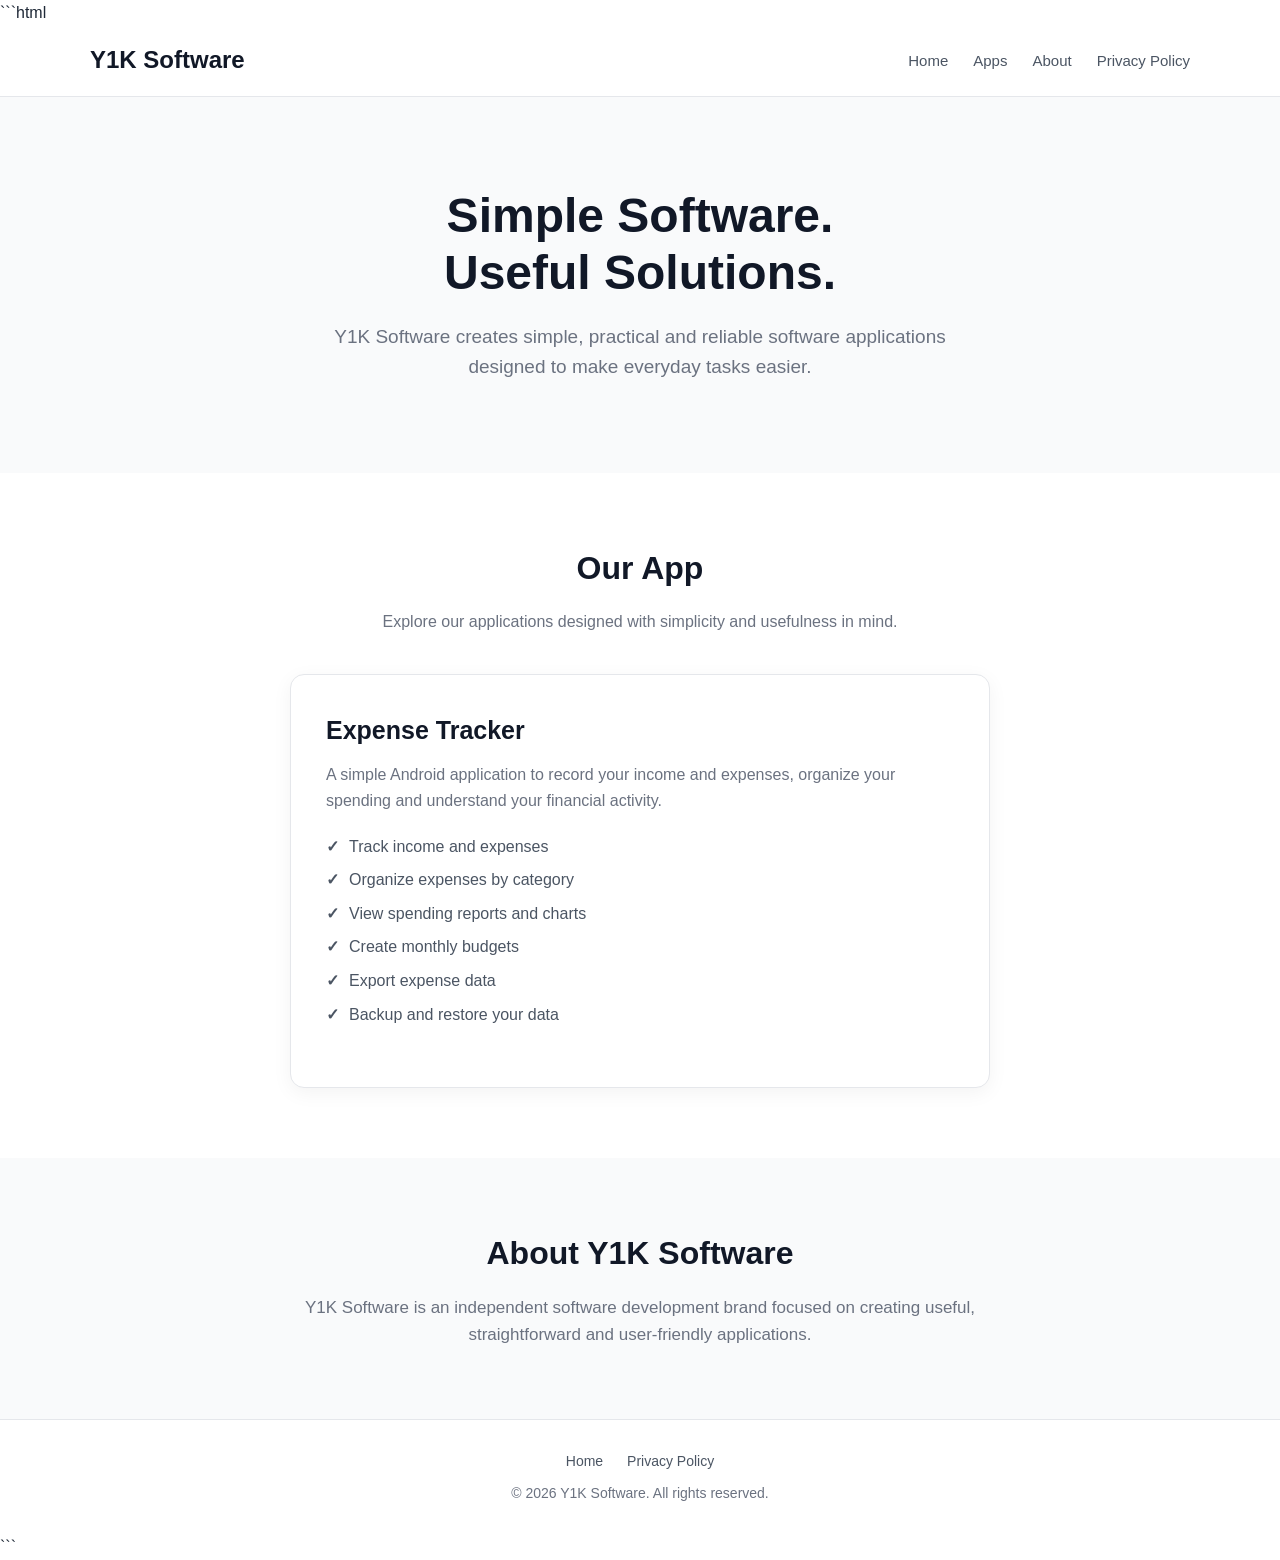
==== index.html @ ef8b0b25 "Add website landing and privacy policy pages Create the initial static site for Y1K Software with a " ====
```html
<!DOCTYPE html>
<html lang="en">
<head>
    <meta charset="UTF-8">
    <meta name="viewport" content="width=device-width, initial-scale=1.0">

    <title>Y1K Software</title>

    <meta name="description"
          content="Y1K Software creates simple, useful and reliable software applications.">

    <meta name="theme-color" content="#111827">

    <style>
        * {
            box-sizing: border-box;
            margin: 0;
            padding: 0;
        }

        body {
            font-family: -apple-system, BlinkMacSystemFont, "Segoe UI",
                         Roboto, Helvetica, Arial, sans-serif;
            color: #1f2937;
            background: #ffffff;
            line-height: 1.6;
        }

        a {
            text-decoration: none;
            color: inherit;
        }

        .container {
            width: 90%;
            max-width: 1100px;
            margin: auto;
        }

        /* Header */

        header {
            border-bottom: 1px solid #e5e7eb;
            background: #ffffff;
        }

        .navbar {
            height: 70px;
            display: flex;
            align-items: center;
            justify-content: space-between;
        }

        .logo {
            font-size: 24px;
            font-weight: 700;
            color: #111827;
        }

        nav {
            display: flex;
            gap: 25px;
        }

        nav a {
            font-size: 15px;
            color: #4b5563;
        }

        nav a:hover {
            color: #111827;
        }

        /* Hero */

        .hero {
            padding: 90px 0;
            text-align: center;
            background: #f9fafb;
        }

        .hero h1 {
            font-size: 48px;
            line-height: 1.2;
            color: #111827;
            margin-bottom: 20px;
        }

        .hero p {
            max-width: 650px;
            margin: auto;
            font-size: 19px;
            color: #6b7280;
        }

        /* Section */

        section {
            padding: 70px 0;
        }

        .section-title {
            text-align: center;
            font-size: 32px;
            color: #111827;
            margin-bottom: 15px;
        }

        .section-description {
            text-align: center;
            max-width: 650px;
            margin: 0 auto 40px;
            color: #6b7280;
        }

        /* App Card */

        .app-card {
            max-width: 700px;
            margin: auto;
            padding: 35px;
            border: 1px solid #e5e7eb;
            border-radius: 14px;
            background: #ffffff;
            box-shadow: 0 5px 20px rgba(0, 0, 0, 0.05);
        }

        .app-card h3 {
            font-size: 25px;
            color: #111827;
            margin-bottom: 12px;
        }

        .app-card p {
            color: #6b7280;
            margin-bottom: 20px;
        }

        .features {
            list-style: none;
            margin-bottom: 25px;
        }

        .features li {
            margin: 8px 0;
            color: #4b5563;
        }

        .features li::before {
            content: "✓";
            margin-right: 10px;
            font-weight: bold;
        }

        .button {
            display: inline-block;
            padding: 11px 22px;
            border-radius: 8px;
            background: #111827;
            color: #ffffff;
            font-size: 15px;
            font-weight: 600;
        }

        .button:hover {
            opacity: 0.9;
        }

        /* About */

        .about {
            background: #f9fafb;
        }

        .about-content {
            max-width: 750px;
            margin: auto;
            text-align: center;
            color: #6b7280;
            font-size: 17px;
        }

        /* Footer */

        footer {
            padding: 30px 0;
            border-top: 1px solid #e5e7eb;
            text-align: center;
            color: #6b7280;
            font-size: 14px;
        }

        .footer-links {
            margin-bottom: 10px;
        }

        .footer-links a {
            margin: 0 10px;
            color: #4b5563;
        }

        .footer-links a:hover {
            color: #111827;
        }

        /* Mobile */

        @media (max-width: 600px) {

            .navbar {
                height: auto;
                padding: 18px 0;
                flex-direction: column;
                gap: 12px;
            }

            nav {
                gap: 15px;
            }

            nav a {
                font-size: 14px;
            }

            .hero {
                padding: 65px 0;
            }

            .hero h1 {
                font-size: 36px;
            }

            .hero p {
                font-size: 17px;
            }

            section {
                padding: 55px 0;
            }

            .section-title {
                font-size: 28px;
            }

            .app-card {
                padding: 25px;
            }
        }
    </style>
</head>

<body>

<header>
    <div class="container navbar">

        <a href="index.html" class="logo">
            Y1K Software
        </a>

        <nav>
            <a href="index.html">Home</a>
            <a href="#apps">Apps</a>
            <a href="#about">About</a>
            <a href="privacy-policy.html">Privacy Policy</a>
        </nav>

    </div>
</header>


<main>

    <!-- Hero Section -->

    <section class="hero">

        <div class="container">

            <h1>Simple Software.<br>Useful Solutions.</h1>

            <p>
                Y1K Software creates simple, practical and reliable
                software applications designed to make everyday tasks easier.
            </p>

        </div>

    </section>


    <!-- Apps Section -->

    <section id="apps">

        <div class="container">

            <h2 class="section-title">Our App</h2>

            <p class="section-description">
                Explore our applications designed with simplicity and
                usefulness in mind.
            </p>


            <div class="app-card">

                <h3>Expense Tracker</h3>

                <p>
                    A simple Android application to record your income
                    and expenses, organize your spending and understand
                    your financial activity.
                </p>

                <ul class="features">
                    <li>Track income and expenses</li>
                    <li>Organize expenses by category</li>
                    <li>View spending reports and charts</li>
                    <li>Create monthly budgets</li>
                    <li>Export expense data</li>
                    <li>Backup and restore your data</li>
                </ul>

                <!-- Add your Google Play link here after publishing -->
                <!--
                <a
                    href="YOUR_GOOGLE_PLAY_URL"
                    class="button"
                    target="_blank"
                    rel="noopener">
                    View on Google Play
                </a>
                -->

            </div>

        </div>

    </section>


    <!-- About Section -->

    <section id="about" class="about">

        <div class="container">

            <h2 class="section-title">About Y1K Software</h2>

            <p class="about-content">
                Y1K Software is an independent software development brand
                focused on creating useful, straightforward and
                user-friendly applications.
            </p>

        </div>

    </section>

</main>


<!-- Footer -->

<footer>

    <div class="container">

        <div class="footer-links">

            <a href="index.html">Home</a>

            <a href="privacy-policy.html">
                Privacy Policy
            </a>

        </div>

        <p>
            © 2026 Y1K Software. All rights reserved.
        </p>

    </div>

</footer>

</body>
</html>
```
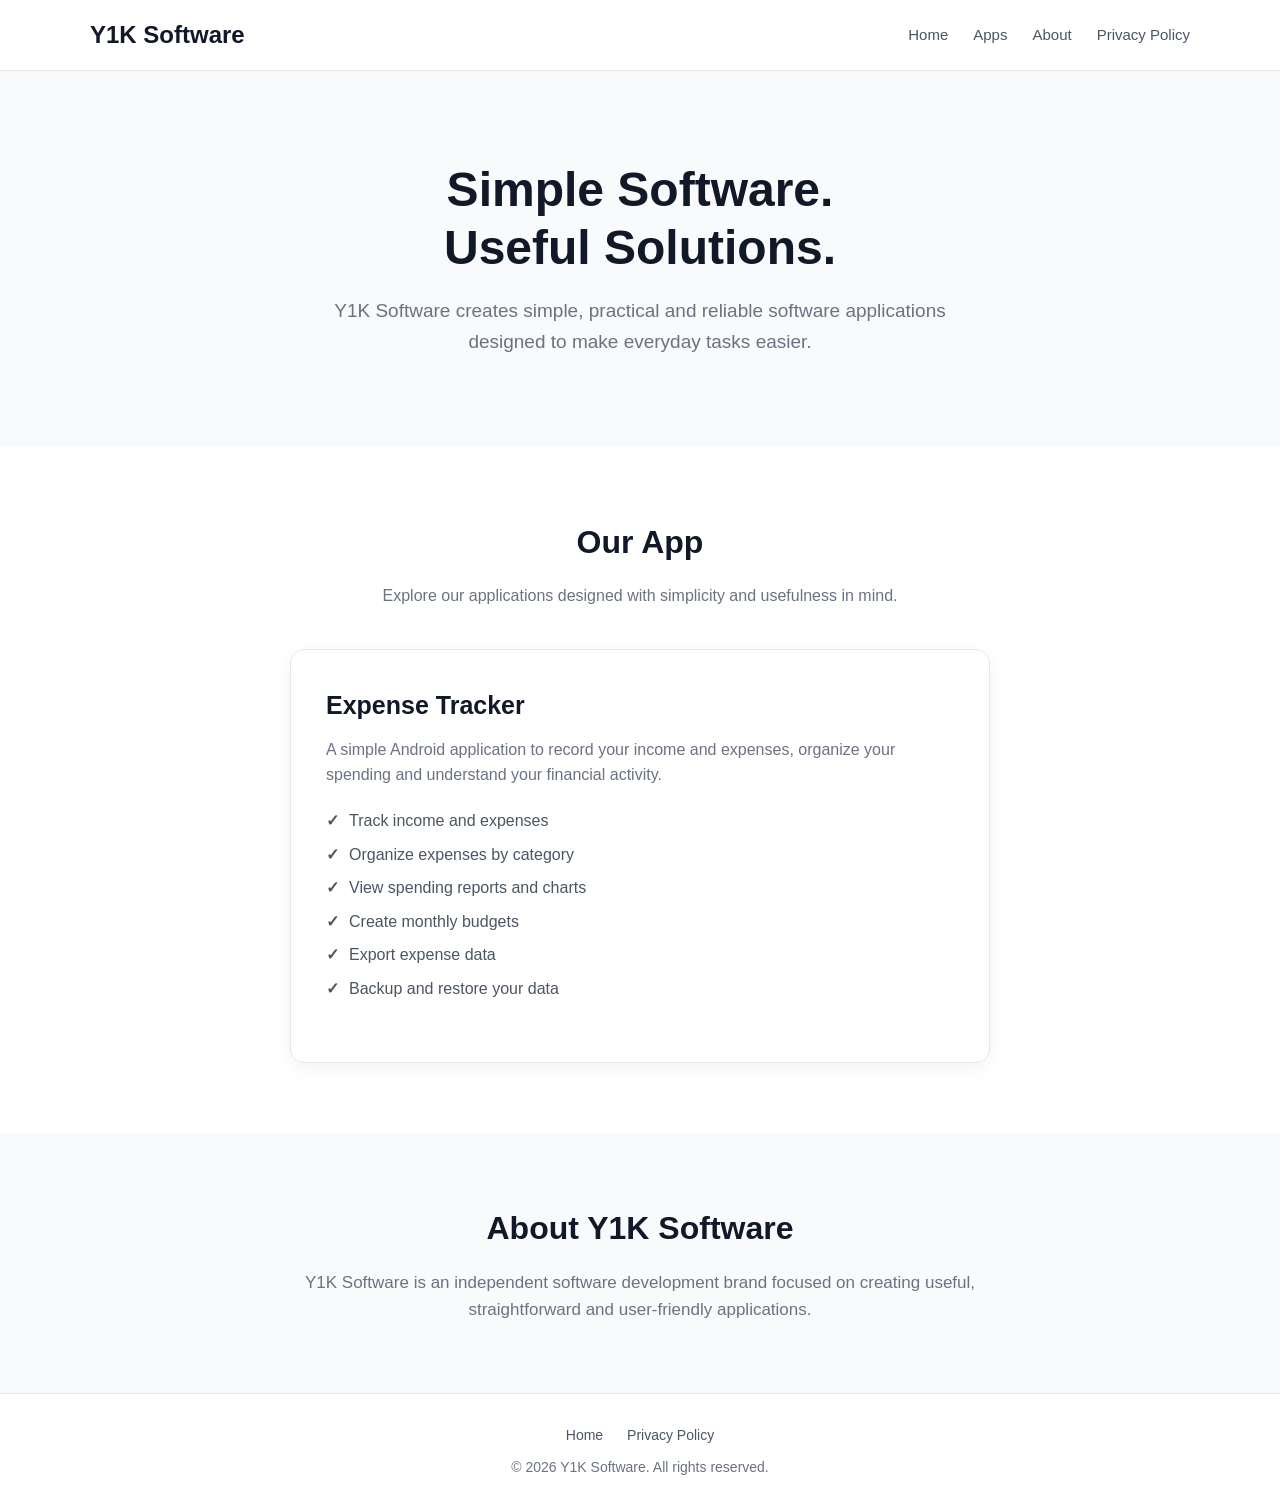
==== commit 149e4370: "Remove stray HTML code fences Clean up `index.html` by removing accidental markdown code fences at t" ====
--- a/index.html
+++ b/index.html
@@ -1,4 +1,3 @@
-```html
 <!DOCTYPE html>
 <html lang="en">
 <head>
@@ -388,4 +387,3 @@
 
 </body>
 </html>
-```
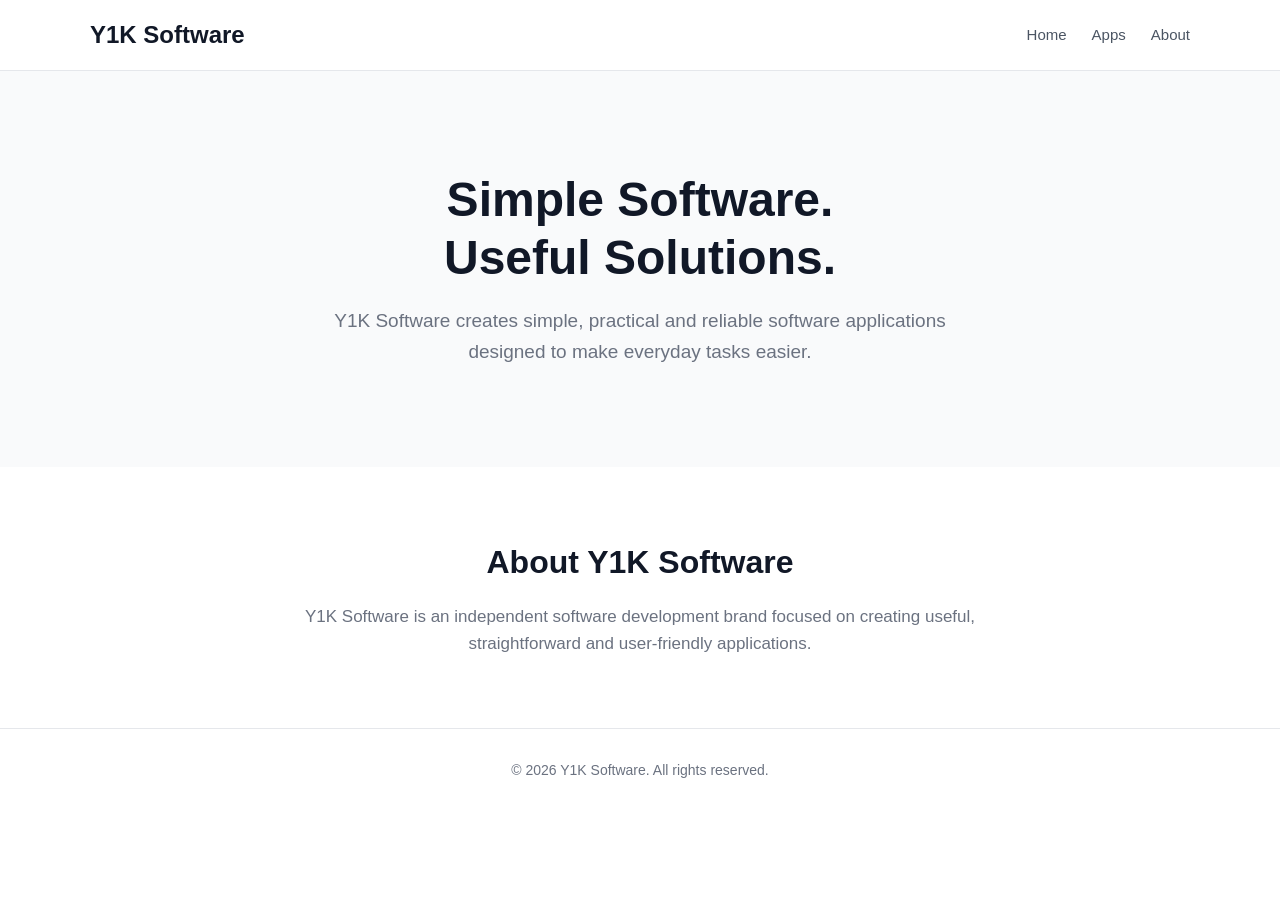
==== commit 78d9a58e: "Add Expense Tracker app pages Create a dedicated apps section with an Expense Tracker landing page a" ====
--- a/index.html
+++ b/index.html
@@ -37,8 +37,6 @@
             margin: auto;
         }
 
-        /* Header */
-
         header {
             border-bottom: 1px solid #e5e7eb;
             background: #ffffff;
@@ -71,10 +69,8 @@
             color: #111827;
         }
 
-        /* Hero */
-
         .hero {
-            padding: 90px 0;
+            padding: 100px 0;
             text-align: center;
             background: #f9fafb;
         }
@@ -93,8 +89,6 @@
             color: #6b7280;
         }
 
-        /* Section */
-
         section {
             padding: 70px 0;
         }
@@ -104,72 +98,6 @@
             font-size: 32px;
             color: #111827;
             margin-bottom: 15px;
-        }
-
-        .section-description {
-            text-align: center;
-            max-width: 650px;
-            margin: 0 auto 40px;
-            color: #6b7280;
-        }
-
-        /* App Card */
-
-        .app-card {
-            max-width: 700px;
-            margin: auto;
-            padding: 35px;
-            border: 1px solid #e5e7eb;
-            border-radius: 14px;
-            background: #ffffff;
-            box-shadow: 0 5px 20px rgba(0, 0, 0, 0.05);
-        }
-
-        .app-card h3 {
-            font-size: 25px;
-            color: #111827;
-            margin-bottom: 12px;
-        }
-
-        .app-card p {
-            color: #6b7280;
-            margin-bottom: 20px;
-        }
-
-        .features {
-            list-style: none;
-            margin-bottom: 25px;
-        }
-
-        .features li {
-            margin: 8px 0;
-            color: #4b5563;
-        }
-
-        .features li::before {
-            content: "✓";
-            margin-right: 10px;
-            font-weight: bold;
-        }
-
-        .button {
-            display: inline-block;
-            padding: 11px 22px;
-            border-radius: 8px;
-            background: #111827;
-            color: #ffffff;
-            font-size: 15px;
-            font-weight: 600;
-        }
-
-        .button:hover {
-            opacity: 0.9;
-        }
-
-        /* About */
-
-        .about {
-            background: #f9fafb;
         }
 
         .about-content {
@@ -180,8 +108,6 @@
             font-size: 17px;
         }
 
-        /* Footer */
-
         footer {
             padding: 30px 0;
             border-top: 1px solid #e5e7eb;
@@ -190,23 +116,7 @@
             font-size: 14px;
         }
 
-        .footer-links {
-            margin-bottom: 10px;
-        }
-
-        .footer-links a {
-            margin: 0 10px;
-            color: #4b5563;
-        }
-
-        .footer-links a:hover {
-            color: #111827;
-        }
-
-        /* Mobile */
-
         @media (max-width: 600px) {
-
             .navbar {
                 height: auto;
                 padding: 18px 0;
@@ -215,11 +125,7 @@
             }
 
             nav {
-                gap: 15px;
-            }
-
-            nav a {
-                font-size: 14px;
+                gap: 18px;
             }
 
             .hero {
@@ -233,18 +139,6 @@
             .hero p {
                 font-size: 17px;
             }
-
-            section {
-                padding: 55px 0;
-            }
-
-            .section-title {
-                font-size: 28px;
-            }
-
-            .app-card {
-                padding: 25px;
-            }
         }
     </style>
 </head>
@@ -254,15 +148,12 @@
 <header>
     <div class="container navbar">
 
-        <a href="index.html" class="logo">
-            Y1K Software
-        </a>
+        <a href="/" class="logo">Y1K Software</a>
 
         <nav>
-            <a href="index.html">Home</a>
-            <a href="#apps">Apps</a>
+            <a href="/">Home</a>
+            <a href="/apps/">Apps</a>
             <a href="#about">About</a>
-            <a href="privacy-policy.html">Privacy Policy</a>
         </nav>
 
     </div>
@@ -271,10 +162,7 @@
 
 <main>
 
-    <!-- Hero Section -->
-
     <section class="hero">
-
         <div class="container">
 
             <h1>Simple Software.<br>Useful Solutions.</h1>
@@ -285,64 +173,10 @@
             </p>
 
         </div>
-
     </section>
 
 
-    <!-- Apps Section -->
-
-    <section id="apps">
-
-        <div class="container">
-
-            <h2 class="section-title">Our App</h2>
-
-            <p class="section-description">
-                Explore our applications designed with simplicity and
-                usefulness in mind.
-            </p>
-
-
-            <div class="app-card">
-
-                <h3>Expense Tracker</h3>
-
-                <p>
-                    A simple Android application to record your income
-                    and expenses, organize your spending and understand
-                    your financial activity.
-                </p>
-
-                <ul class="features">
-                    <li>Track income and expenses</li>
-                    <li>Organize expenses by category</li>
-                    <li>View spending reports and charts</li>
-                    <li>Create monthly budgets</li>
-                    <li>Export expense data</li>
-                    <li>Backup and restore your data</li>
-                </ul>
-
-                <!-- Add your Google Play link here after publishing -->
-                <!--
-                <a
-                    href="YOUR_GOOGLE_PLAY_URL"
-                    class="button"
-                    target="_blank"
-                    rel="noopener">
-                    View on Google Play
-                </a>
-                -->
-
-            </div>
-
-        </div>
-
-    </section>
-
-
-    <!-- About Section -->
-
-    <section id="about" class="about">
+    <section id="about">
 
         <div class="container">
 
@@ -361,28 +195,10 @@
 </main>
 
 
-<!-- Footer -->
-
 <footer>
-
     <div class="container">
-
-        <div class="footer-links">
-
-            <a href="index.html">Home</a>
-
-            <a href="privacy-policy.html">
-                Privacy Policy
-            </a>
-
-        </div>
-
-        <p>
-            © 2026 Y1K Software. All rights reserved.
-        </p>
-
+        <p>&copy; 2026 Y1K Software. All rights reserved.</p>
     </div>
-
 </footer>
 
 </body>
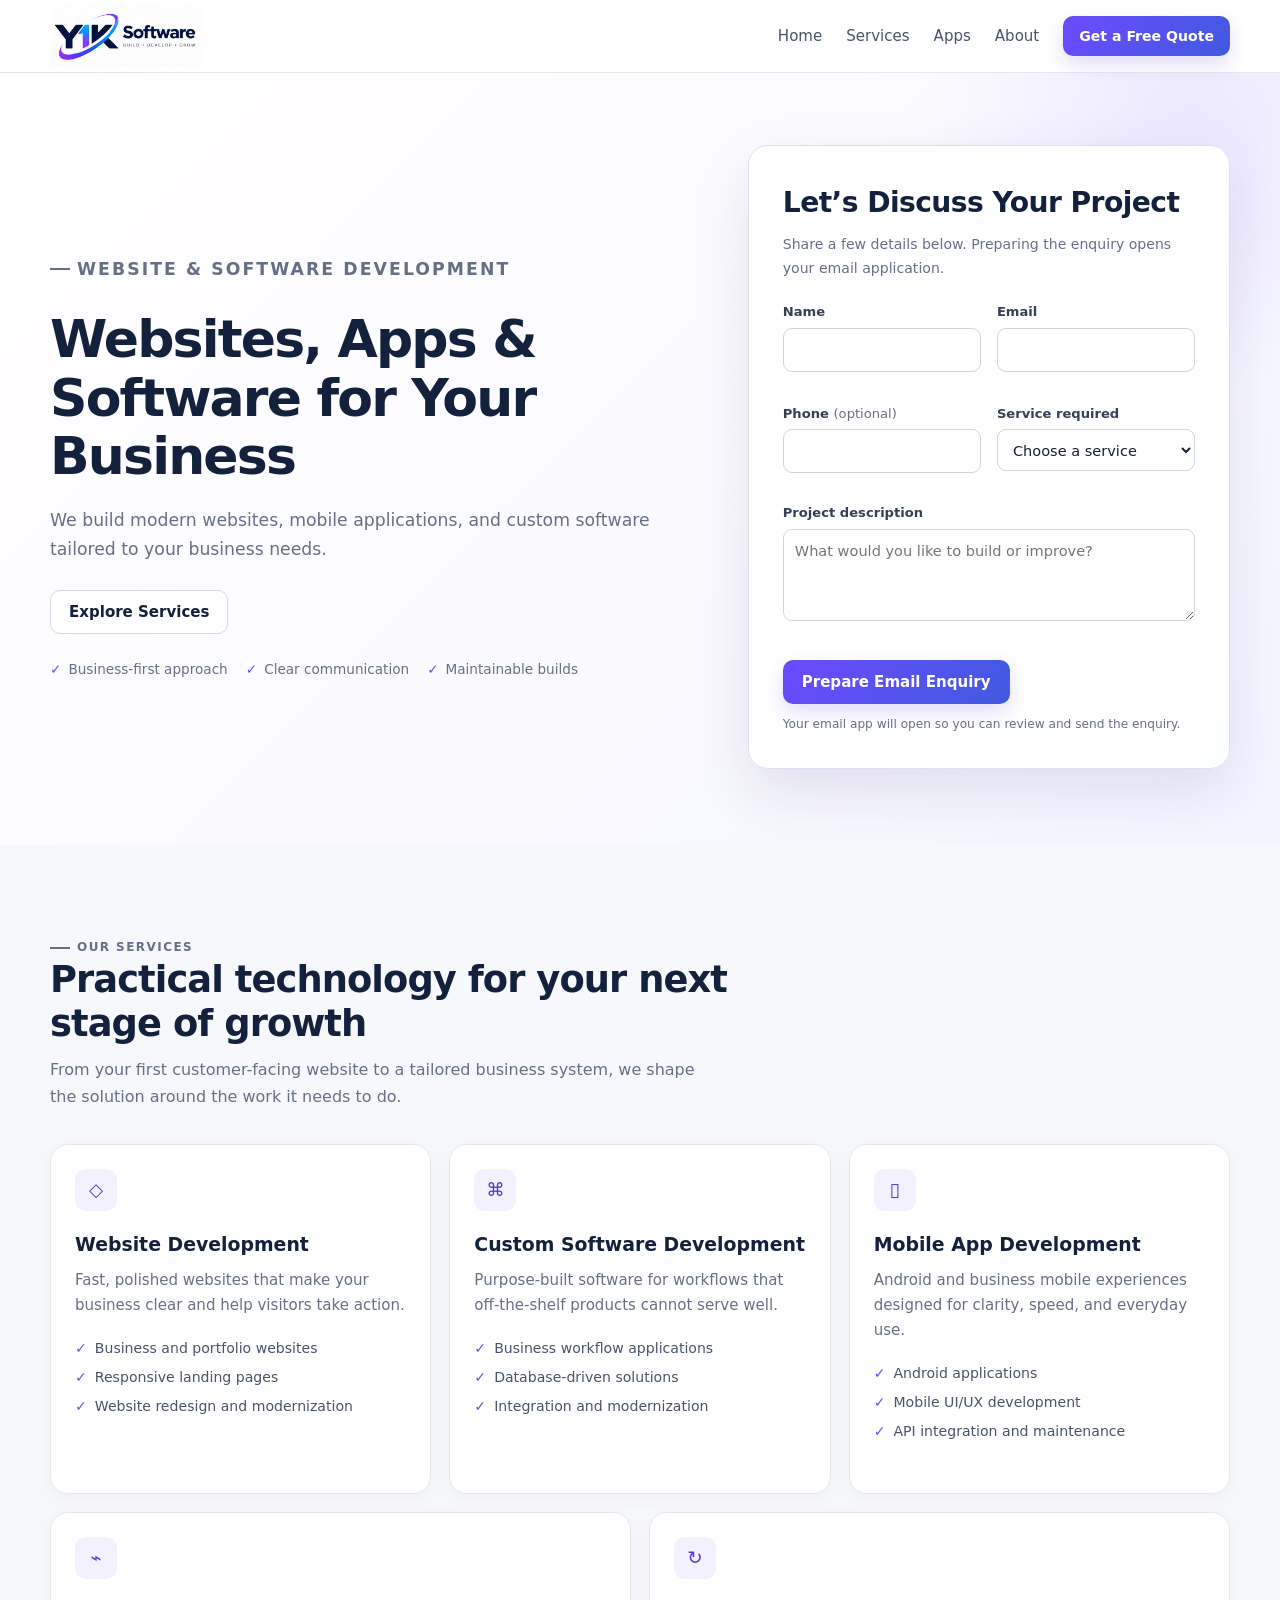
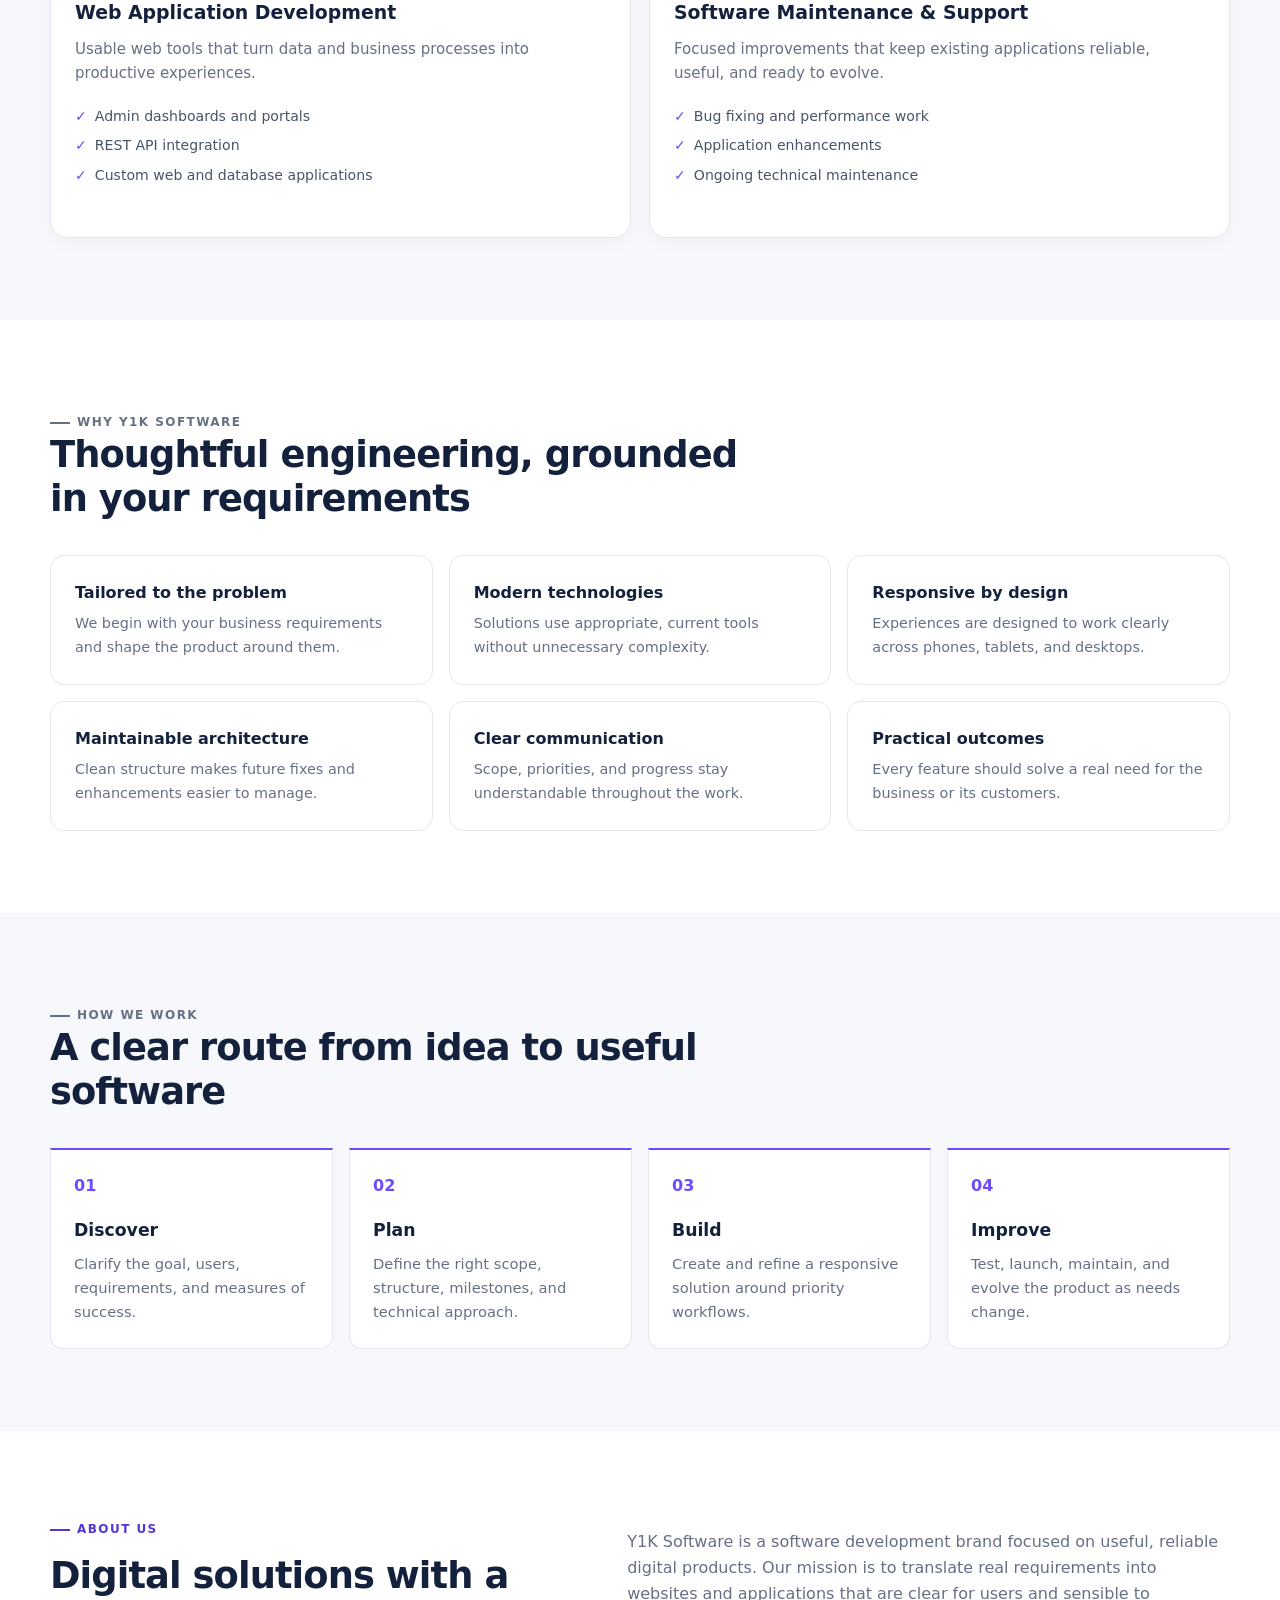
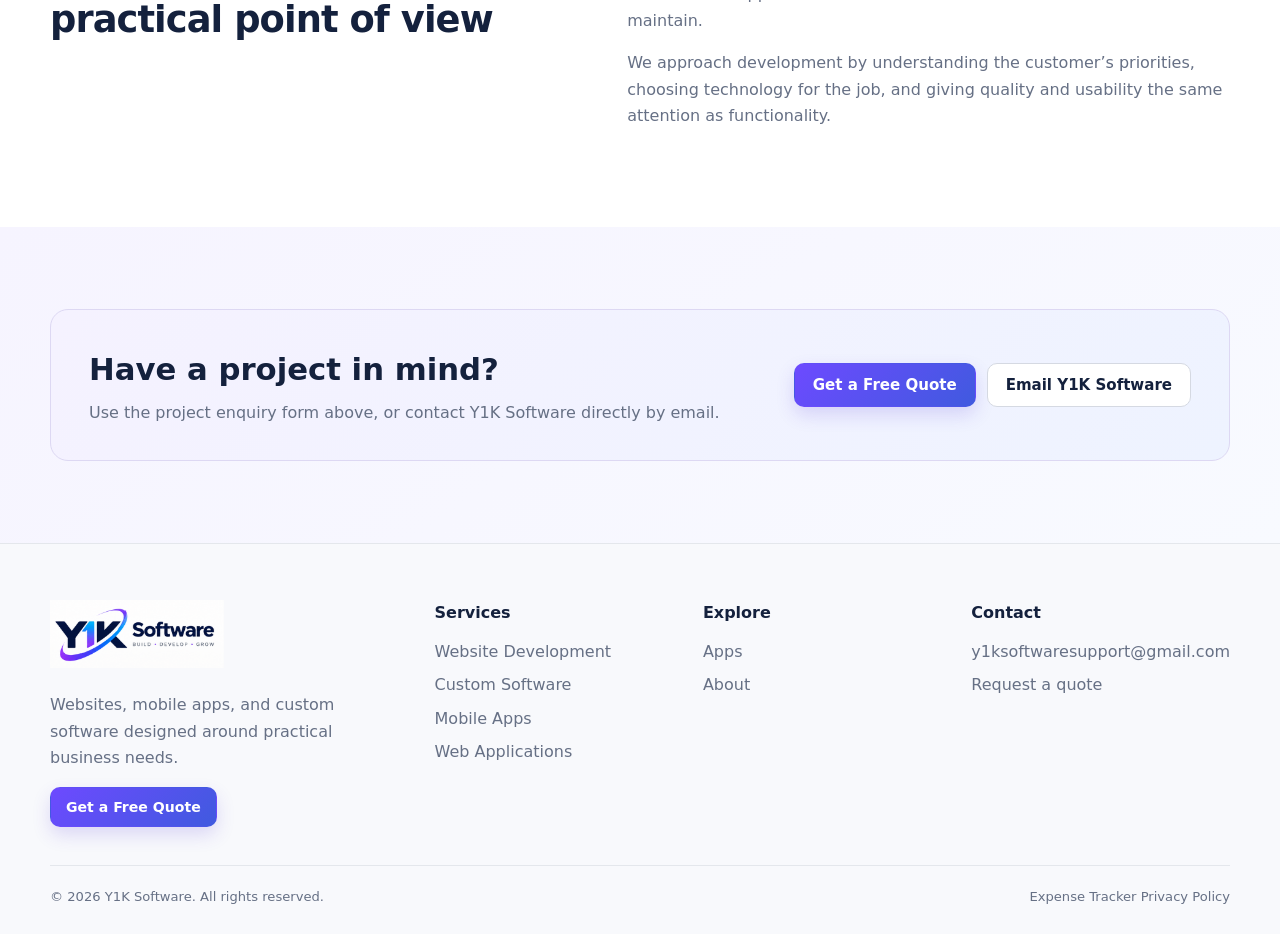
==== commit df5040ce: "Redesigned Website Co-Authored-By: Copilot <198982749+Copilot@users.noreply.github.com>" ====
--- a/index.html
+++ b/index.html
@@ -1,205 +1,32 @@
 <!DOCTYPE html>
 <html lang="en">
 <head>
-    <meta charset="UTF-8">
-    <meta name="viewport" content="width=device-width, initial-scale=1.0">
-
-    <title>Y1K Software</title>
-
-    <meta name="description"
-          content="Y1K Software creates simple, useful and reliable software applications.">
-
-    <meta name="theme-color" content="#111827">
-
-    <style>
-        * {
-            box-sizing: border-box;
-            margin: 0;
-            padding: 0;
-        }
-
-        body {
-            font-family: -apple-system, BlinkMacSystemFont, "Segoe UI",
-                         Roboto, Helvetica, Arial, sans-serif;
-            color: #1f2937;
-            background: #ffffff;
-            line-height: 1.6;
-        }
-
-        a {
-            text-decoration: none;
-            color: inherit;
-        }
-
-        .container {
-            width: 90%;
-            max-width: 1100px;
-            margin: auto;
-        }
-
-        header {
-            border-bottom: 1px solid #e5e7eb;
-            background: #ffffff;
-        }
-
-        .navbar {
-            height: 70px;
-            display: flex;
-            align-items: center;
-            justify-content: space-between;
-        }
-
-        .logo {
-            font-size: 24px;
-            font-weight: 700;
-            color: #111827;
-        }
-
-        nav {
-            display: flex;
-            gap: 25px;
-        }
-
-        nav a {
-            font-size: 15px;
-            color: #4b5563;
-        }
-
-        nav a:hover {
-            color: #111827;
-        }
-
-        .hero {
-            padding: 100px 0;
-            text-align: center;
-            background: #f9fafb;
-        }
-
-        .hero h1 {
-            font-size: 48px;
-            line-height: 1.2;
-            color: #111827;
-            margin-bottom: 20px;
-        }
-
-        .hero p {
-            max-width: 650px;
-            margin: auto;
-            font-size: 19px;
-            color: #6b7280;
-        }
-
-        section {
-            padding: 70px 0;
-        }
-
-        .section-title {
-            text-align: center;
-            font-size: 32px;
-            color: #111827;
-            margin-bottom: 15px;
-        }
-
-        .about-content {
-            max-width: 750px;
-            margin: auto;
-            text-align: center;
-            color: #6b7280;
-            font-size: 17px;
-        }
-
-        footer {
-            padding: 30px 0;
-            border-top: 1px solid #e5e7eb;
-            text-align: center;
-            color: #6b7280;
-            font-size: 14px;
-        }
-
-        @media (max-width: 600px) {
-            .navbar {
-                height: auto;
-                padding: 18px 0;
-                flex-direction: column;
-                gap: 12px;
-            }
-
-            nav {
-                gap: 18px;
-            }
-
-            .hero {
-                padding: 65px 0;
-            }
-
-            .hero h1 {
-                font-size: 36px;
-            }
-
-            .hero p {
-                font-size: 17px;
-            }
-        }
-    </style>
+  <meta charset="utf-8"><meta name="viewport" content="width=device-width,initial-scale=1">
+  <title>Y1K Software | Website, Mobile App &amp; Software Development</title>
+  <meta name="description" content="Y1K Software offers website development, mobile app development, and custom software solutions. Discuss your project and request a quote.">
+  <link rel="canonical" href="https://y1ksoftware.in/"><meta name="theme-color" content="#ffffff">
+  <meta property="og:type" content="website"><meta property="og:url" content="https://y1ksoftware.in/"><meta property="og:title" content="Y1K Software | Website, Mobile App & Software Development"><meta property="og:description" content="Modern websites, mobile apps and custom software designed around your business needs."><meta property="og:image" content="https://y1ksoftware.in/assets/ExpenseTracker.png">
+  <meta name="twitter:card" content="summary_large_image"><meta name="twitter:title" content="Y1K Software | Website, Mobile App & Software Development"><meta name="twitter:description" content="Modern websites, mobile apps and custom software designed around your business needs."><meta name="twitter:image" content="https://y1ksoftware.in/assets/ExpenseTracker.png">
+  <link rel="stylesheet" href="/assets/styles.css">
+  <script type="application/ld+json">{"@context":"https://schema.org","@graph":[{"@type":"Organization","@id":"https://y1ksoftware.in/#organization","name":"Y1K Software","url":"https://y1ksoftware.in/","email":"y1ksoftwaresupport@gmail.com"},{"@type":"WebSite","@id":"https://y1ksoftware.in/#website","url":"https://y1ksoftware.in/","name":"Y1K Software","publisher":{"@id":"https://y1ksoftware.in/#organization"}},{"@type":"SoftwareApplication","name":"Expense Tracker","applicationCategory":"FinanceApplication","operatingSystem":"Android","url":"https://y1ksoftware.in/apps/ExpenseTracker/","downloadUrl":"https://play.google.com/store/apps/details?id=com.y1ksoftware.expensetracker","publisher":{"@id":"https://y1ksoftware.in/#organization"}}]}</script>
+<link rel="icon" href="/favicon.svg" type="image/svg+xml">
 </head>
-
 <body>
-
-<header>
-    <div class="container navbar">
-
-        <a href="/" class="logo">Y1K Software</a>
-
-        <nav>
-            <a href="/">Home</a>
-            <a href="/apps/">Apps</a>
-            <a href="#about">About</a>
-        </nav>
-
-    </div>
-</header>
-
-
-<main>
-
-    <section class="hero">
-        <div class="container">
-
-            <h1>Simple Software.<br>Useful Solutions.</h1>
-
-            <p>
-                Y1K Software creates simple, practical and reliable
-                software applications designed to make everyday tasks easier.
-            </p>
-
-        </div>
-    </section>
-
-
-    <section id="about">
-
-        <div class="container">
-
-            <h2 class="section-title">About Y1K Software</h2>
-
-            <p class="about-content">
-                Y1K Software is an independent software development brand
-                focused on creating useful, straightforward and
-                user-friendly applications.
-            </p>
-
-        </div>
-
-    </section>
-
+<a class="skip-link" href="#main">Skip to content</a>
+<header class="site-header"><div class="container nav-wrap"><a class="brand" href="/"><img class="brand-logo" src="/assets/Logo%20and%20Company%20name.png" width="568" height="220" alt="Y1K Software"></a><button class="menu-toggle" type="button" aria-expanded="false" aria-controls="site-nav" aria-label="Open navigation"><span></span></button><nav class="site-nav" id="site-nav" aria-label="Primary navigation"><a href="/">Home</a><a href="#services">Services</a><a href="/apps/">Apps</a><a href="#about">About</a><a class="button small" href="#contact">Get a Free Quote</a></nav></div></header>
+<main id="main">
+  <section class="hero"><div class="container hero-grid"><div class="hero-copy"><p class="eyebrow">Website &amp; Software Development</p><h1>Websites, Apps &amp; Software for Your Business</h1><p>We build modern websites, mobile applications, and custom software tailored to your business needs.</p><div class="hero-actions"><a class="button secondary" href="#services">Explore Services</a></div><div class="trust-line"><span>Business-first approach</span><span>Clear communication</span><span>Maintainable builds</span></div></div><form class="hero-form-card" id="quote-form" novalidate><h2 id="contact">Let’s Discuss Your Project</h2><p>Share a few details below. Preparing the enquiry opens your email application.</p><div class="form-grid"><div class="field"><label for="name">Name</label><input id="name" name="name" type="text" autocomplete="name" required aria-describedby="name-error"><p class="field-error" id="name-error"></p></div><div class="field"><label for="email">Email</label><input id="email" name="email" type="email" autocomplete="email" required aria-describedby="email-error"><p class="field-error" id="email-error"></p></div><div class="field"><label for="phone">Phone <span>(optional)</span></label><input id="phone" name="phone" type="tel" autocomplete="tel"></div><div class="field"><label for="service">Service required</label><select id="service" name="service" required aria-describedby="service-error"><option value="">Choose a service</option><option>Website Development</option><option>Mobile App Development</option><option>Custom Software Development</option><option>Web Application Development</option><option>Maintenance &amp; Support</option><option>Other</option></select><p class="field-error" id="service-error"></p></div><div class="field full"><label for="project">Project description</label><textarea id="project" name="project" required aria-describedby="project-error" placeholder="What would you like to build or improve?"></textarea><p class="field-error" id="project-error"></p></div><div class="honeypot" aria-hidden="true"><label for="website">Leave this field empty</label><input id="website" name="website" type="text" tabindex="-1" autocomplete="off"></div><div class="field full"><button class="button" type="submit">Prepare Email Enquiry</button><p class="form-note">Your email app will open so you can review and send the enquiry.</p></div></div></form></div></section>
+  <section class="section soft" id="services"><div class="container"><div class="section-heading"><div><p class="eyebrow">Our services</p><h2>Practical technology for your next stage of growth</h2><p>From your first customer-facing website to a tailored business system, we shape the solution around the work it needs to do.</p></div></div><div class="service-grid">
+    <article class="service-card reveal"><div class="icon-box" aria-hidden="true">◇</div><h3>Website Development</h3><p>Fast, polished websites that make your business clear and help visitors take action.</p><ul class="check-list"><li>Business and portfolio websites</li><li>Responsive landing pages</li><li>Website redesign and modernization</li></ul></article>
+    <article class="service-card reveal"><div class="icon-box" aria-hidden="true">⌘</div><h3>Custom Software Development</h3><p>Purpose-built software for workflows that off-the-shelf products cannot serve well.</p><ul class="check-list"><li>Business workflow applications</li><li>Database-driven solutions</li><li>Integration and modernization</li></ul></article>
+    <article class="service-card reveal"><div class="icon-box" aria-hidden="true">▯</div><h3>Mobile App Development</h3><p>Android and business mobile experiences designed for clarity, speed, and everyday use.</p><ul class="check-list"><li>Android applications</li><li>Mobile UI/UX development</li><li>API integration and maintenance</li></ul></article>
+    <article class="service-card reveal"><div class="icon-box" aria-hidden="true">⌁</div><h3>Web Application Development</h3><p>Usable web tools that turn data and business processes into productive experiences.</p><ul class="check-list"><li>Admin dashboards and portals</li><li>REST API integration</li><li>Custom web and database applications</li></ul></article>
+    <article class="service-card reveal"><div class="icon-box" aria-hidden="true">↻</div><h3>Software Maintenance &amp; Support</h3><p>Focused improvements that keep existing applications reliable, useful, and ready to evolve.</p><ul class="check-list"><li>Bug fixing and performance work</li><li>Application enhancements</li><li>Ongoing technical maintenance</li></ul></article>
+  </div></div></section>
+  <section class="section"><div class="container"><div class="section-heading"><div><p class="eyebrow">Why Y1K Software</p><h2>Thoughtful engineering, grounded in your requirements</h2></div></div><div class="why-grid"><div class="why-item"><strong>Tailored to the problem</strong><p>We begin with your business requirements and shape the product around them.</p></div><div class="why-item"><strong>Modern technologies</strong><p>Solutions use appropriate, current tools without unnecessary complexity.</p></div><div class="why-item"><strong>Responsive by design</strong><p>Experiences are designed to work clearly across phones, tablets, and desktops.</p></div><div class="why-item"><strong>Maintainable architecture</strong><p>Clean structure makes future fixes and enhancements easier to manage.</p></div><div class="why-item"><strong>Clear communication</strong><p>Scope, priorities, and progress stay understandable throughout the work.</p></div><div class="why-item"><strong>Practical outcomes</strong><p>Every feature should solve a real need for the business or its customers.</p></div></div></div></section>
+  <section class="section soft"><div class="container"><div class="section-heading"><div><p class="eyebrow">How we work</p><h2>A clear route from idea to useful software</h2></div></div><div class="process-grid"><div class="process-step"><h3>Discover</h3><p>Clarify the goal, users, requirements, and measures of success.</p></div><div class="process-step"><h3>Plan</h3><p>Define the right scope, structure, milestones, and technical approach.</p></div><div class="process-step"><h3>Build</h3><p>Create and refine a responsive solution around priority workflows.</p></div><div class="process-step"><h3>Improve</h3><p>Test, launch, maintain, and evolve the product as needs change.</p></div></div></div></section>
+  <section class="section" id="about"><div class="container about-grid"><div><p class="eyebrow">About us</p><div class="content-block"><h2>Digital solutions with a practical point of view</h2></div></div><div class="content-block"><p>Y1K Software is a software development brand focused on useful, reliable digital products. Our mission is to translate real requirements into websites and applications that are clear for users and sensible to maintain.</p><p>We approach development by understanding the customer’s priorities, choosing technology for the job, and giving quality and usability the same attention as functionality.</p></div></div></section>
+  <section class="section contact-section"><div class="container"><div class="cta-band"><div><h2>Have a project in mind?</h2><p>Use the project enquiry form above, or contact Y1K Software directly by email.</p></div><div class="card-actions"><a class="button" href="#contact">Get a Free Quote</a><a class="button secondary" href="mailto:y1ksoftwaresupport@gmail.com">Email Y1K Software</a></div></div></div></section>
 </main>
-
-
-<footer>
-    <div class="container">
-        <p>&copy; 2026 Y1K Software. All rights reserved.</p>
-    </div>
-</footer>
-
-</body>
-</html>
+<footer class="site-footer"><div class="container"><div class="footer-grid"><div><a class="brand" href="/"><img class="brand-logo" src="/assets/Logo%20and%20Company%20name.png" width="568" height="220" alt="Y1K Software"></a><p class="footer-copy">Websites, mobile apps, and custom software designed around practical business needs.</p><a class="button small" href="#contact">Get a Free Quote</a></div><div class="footer-col"><strong>Services</strong><a href="/services/website-development/">Website Development</a><a href="/services/software-development/">Custom Software</a><a href="/services/mobile-app-development/">Mobile Apps</a><a href="/services/web-app-development/">Web Applications</a></div><div class="footer-col"><strong>Explore</strong><a href="/apps/">Apps</a><a href="#about">About</a></div><div class="footer-col"><strong>Contact</strong><a href="mailto:y1ksoftwaresupport@gmail.com">y1ksoftwaresupport@gmail.com</a><a href="#contact">Request a quote</a></div></div><div class="footer-bottom"><span>&copy; 2026 Y1K Software. All rights reserved.</span><a href="/apps/ExpenseTracker/privacy-policy.html">Expense Tracker Privacy Policy</a></div></div></footer><script src="/assets/site.js" defer></script>
+</body></html>
--- a/assets/styles.css
+++ b/assets/styles.css
@@ -0,0 +1,107 @@
+:root {
+  --navy: #14213d;
+  --navy-2: #1d2d50;
+  --ink: #172033;
+  --muted: #667085;
+  --line: #e4e7ec;
+  --soft: #f7f8fc;
+  --soft-purple: #f4f1ff;
+  --white: #fff;
+  --purple: #6d4aff;
+  --purple-dark: #5535d8;
+  --indigo: #405adf;
+  --cyan: #0891b2;
+  --green: #168a4b;
+  --shadow: 0 12px 35px rgba(25, 38, 68, .08);
+  --shadow-lg: 0 22px 60px rgba(36, 31, 79, .11);
+  --radius: 18px;
+  --max: 1180px;
+}
+
+* { box-sizing: border-box; }
+html { scroll-behavior: smooth; scroll-padding-top: 78px; }
+body { margin: 0; overflow-x: hidden; color: var(--ink); background: var(--white); font-family: Inter, ui-sans-serif, system-ui, -apple-system, BlinkMacSystemFont, "Segoe UI", sans-serif; font-size: 16px; font-weight: 400; line-height: 1.65; }
+img, svg { display: block; max-width: 100%; }
+a { color: inherit; text-decoration: none; }
+button, input, select, textarea { font: inherit; }
+button, .button { cursor: pointer; }
+:focus-visible { outline: 3px solid rgba(109, 74, 255, .3); outline-offset: 3px; }
+.container { width: min(calc(100% - 40px), var(--max)); margin-inline: auto; }
+.skip-link { position: absolute; z-index: 100; top: -80px; left: 16px; padding: 10px 16px; border-radius: 8px; background: var(--navy); color: #fff; }
+.skip-link:focus { top: 12px; }
+
+.site-header { position: sticky; z-index: 50; top: 0; border-bottom: 1px solid var(--line); background: rgba(255,255,255,.96); color: var(--ink); backdrop-filter: blur(14px); }
+.nav-wrap { min-height: 72px; display: flex; align-items: center; justify-content: space-between; gap: 26px; }
+.brand { display: inline-flex; align-items: center; white-space: nowrap; }
+.brand-logo { width: 154px; height: auto; }
+.site-nav { display: flex; align-items: center; gap: 24px; font-size: .94rem; font-weight: 500; }
+.site-nav > a:not(.button) { color: #475467; }
+.site-nav > a:hover { color: var(--purple-dark); }
+.menu-toggle { display: none; width: 42px; height: 42px; border: 1px solid var(--line); border-radius: 10px; background: #fff; color: var(--navy); }
+.menu-toggle span, .menu-toggle::before, .menu-toggle::after { display: block; width: 19px; height: 2px; margin: 4px auto; content: ""; background: currentColor; }
+
+.button { display: inline-flex; min-height: 44px; align-items: center; justify-content: center; gap: 8px; padding: 10px 18px; border: 1px solid transparent; border-radius: 10px; background: linear-gradient(135deg, var(--purple), var(--indigo)); color: #fff; font-size: .94rem; font-weight: 600; line-height: 1.2; box-shadow: 0 8px 18px rgba(85,53,216,.17); transition: transform .2s ease, box-shadow .2s ease, background .2s ease; }
+.button:hover { transform: translateY(-1px); box-shadow: 0 11px 23px rgba(85,53,216,.24); }
+.button.secondary, .button.light { border-color: #d5d9e2; background: #fff; color: var(--navy); box-shadow: none; }
+.button.secondary:hover, .button.light:hover { border-color: #b9b1ed; background: #faf9ff; }
+.button.small { min-height: 40px; padding: 9px 15px; font-size: .88rem; }
+
+.eyebrow { display: inline-flex; align-items: center; gap: 7px; margin: 0 0 14px; color: var(--purple-dark); font-size: .75rem; font-weight: 650; letter-spacing: .12em; text-transform: uppercase; }
+.eyebrow::before { width: 20px; height: 2px; content: ""; background: currentColor; }
+.hero { position: relative; overflow: hidden; min-height: auto; padding: 72px 0 76px; background: linear-gradient(135deg, #fff 0%, #fbfaff 58%, #f2f5ff 100%); color: var(--ink); }
+.hero::before { position: absolute; top: -230px; right: -190px; width: 560px; height: 560px; content: ""; border-radius: 50%; background: radial-gradient(circle, rgba(109,74,255,.10), transparent 68%); pointer-events: none; }
+.hero-grid { position: relative; display: grid; grid-template-columns: 1.12fr .88fr; align-items: center; gap: clamp(46px, 7vw, 84px); }
+.hero-grid > * { min-width: 0; }
+.hero h1, .page-hero h1 { max-width: 690px; margin: 0; color: var(--navy); font-size: clamp(2.75rem, 4.2vw, 3.25rem); font-weight: 650; line-height: 1.12; letter-spacing: -.035em; }
+.gradient-text { color: var(--purple-dark); }
+.hero-copy > p { max-width: 620px; margin: 21px 0 27px; color: var(--muted); font-size: clamp(1rem, 1.4vw, 1.08rem); }
+.hero-actions, .card-actions { display: flex; flex-wrap: wrap; gap: 11px; }
+.trust-line { display: flex; flex-wrap: wrap; gap: 18px; margin-top: 24px; color: #667085; font-size: .85rem; }
+.trust-line span::before { margin-right: 7px; color: var(--purple); content: "✓"; }
+.hero-form-card { position: relative; padding: clamp(24px, 3.2vw, 34px); border: 1px solid #e1def3; border-radius: 20px; background: rgba(255,255,255,.96); box-shadow: var(--shadow-lg); }
+.hero-form-card h2 { margin: 0; color: var(--navy); font-size: clamp(1.45rem, 2.2vw, 1.8rem); font-weight: 650; letter-spacing: -.02em; }
+.hero-form-card > p { margin: 7px 0 21px; color: var(--muted); font-size: .88rem; }
+
+.section { padding: 82px 0; }.section.soft { background: var(--soft); }.section.dark { background: #f7f8fc; color: var(--ink); }
+.section-heading { display: flex; align-items: end; justify-content: space-between; gap: 28px; margin-bottom: 34px; }
+.section-heading > div { max-width: 710px; }.section-heading h2, .content-block h2 { margin: 0; color: var(--navy); font-size: clamp(1.9rem, 3vw, 2.3rem); font-weight: 600; line-height: 1.2; letter-spacing: -.025em; }
+.section-heading p { max-width: 650px; margin: 11px 0 0; color: var(--muted); }.dark .section-heading p { color: var(--muted); }
+
+.service-grid { display: grid; grid-template-columns: repeat(6, 1fr); gap: 18px; }
+.service-card { grid-column: span 2; display: flex; min-height: 0; flex-direction: column; padding: 24px; border: 1px solid var(--line); border-radius: var(--radius); background: #fff; box-shadow: 0 5px 18px rgba(17,24,39,.035); }
+.service-card:nth-child(4), .service-card:nth-child(5) { grid-column: span 3; }
+.icon-box { display: grid; width: 42px; height: 42px; place-items: center; margin-bottom: 18px; border-radius: 11px; background: var(--soft-purple); color: var(--purple-dark); font-size: 1.15rem; }
+.service-card h3 { margin: 0 0 8px; color: var(--navy); font-size: 1.18rem; font-weight: 600; }.service-card p { margin: 0 0 13px; color: var(--muted); font-size: .94rem; }
+.check-list { margin: 0 0 20px; padding: 0; list-style: none; color: #475467; font-size: .88rem; }.check-list li { margin: 6px 0; }.check-list li::before { margin-right: 8px; color: var(--purple); content: "✓"; font-weight: 650; }
+.service-card .button { align-self: flex-start; margin-top: auto; }
+
+.why-grid { display: grid; grid-template-columns: repeat(3, 1fr); gap: 16px; }
+.why-item { padding: 24px; border: 1px solid var(--line); border-radius: 14px; background: #fff; }.why-item strong { display: block; margin-bottom: 6px; color: var(--navy); font-size: 1rem; font-weight: 600; }.why-item p { margin: 0; color: var(--muted); font-size: .9rem; }
+.portfolio-card { display: grid; grid-template-columns: .85fr 1.15fr; overflow: hidden; border: 1px solid var(--line); border-radius: 22px; background: #fff; box-shadow: var(--shadow); }
+.portfolio-visual { position: relative; min-height: 500px; overflow: hidden; background: linear-gradient(145deg, #ece9ff, #fff); }
+.portfolio-visual img { width: 100%; height: 100%; object-fit: cover; }
+.app-artwork-wrap { display: flex; align-items: center; justify-content: center; padding: 18px; border: 1px solid var(--line); border-radius: 20px; background: linear-gradient(145deg, #faf9ff, #fff); }
+.app-artwork { width: auto; max-width: 100%; max-height: 560px; border-radius: 16px; box-shadow: var(--shadow); object-fit: contain; }
+.portfolio-visual.app-showcase-visual { display: flex; height: 380px; min-height: 380px; align-self: center; align-items: center; justify-content: center; margin: 20px; padding: 12px; border: 1px solid var(--line); border-radius: 16px; }
+.app-showcase-visual img { width: auto; height: auto; max-width: 100%; max-height: 100%; border-radius: 12px; object-fit: contain; }
+.portfolio-copy { display: flex; flex-direction: column; justify-content: center; padding: clamp(32px, 5vw, 58px); }
+.portfolio-copy h2, .portfolio-copy h3 { margin: 12px 0 8px; color: var(--navy); font-size: clamp(1.85rem, 3.2vw, 2.7rem); font-weight: 600; line-height: 1.12; letter-spacing: -.03em; }.portfolio-copy p { color: var(--muted); }.portfolio-copy .check-list { color: #475467; }
+.tag { display: inline-flex; align-self: flex-start; padding: 6px 10px; border-radius: 999px; background: var(--soft-purple); color: var(--purple-dark); font-size: .75rem; font-weight: 600; }
+.process-grid { display: grid; grid-template-columns: repeat(4,1fr); gap: 16px; counter-reset: process; }.process-step { counter-increment: process; padding: 23px; border: 1px solid var(--line); border-top: 2px solid var(--purple); border-radius: 0 0 13px 13px; background: #fff; }.process-step::before { display: block; margin-bottom: 17px; color: var(--purple); content: "0" counter(process); font-weight: 600; }.process-step h3 { margin: 0 0 7px; color: var(--navy); font-size: 1.08rem; font-weight: 600; }.process-step p { margin: 0; color: var(--muted); font-size: .92rem; }
+.about-grid, .contact-grid, .content-grid { display: grid; grid-template-columns: .9fr 1.1fr; gap: clamp(38px, 7vw, 84px); align-items: start; }.content-block p { color: var(--muted); }
+.contact-section { background: linear-gradient(145deg, #f6f4ff, #f8faff); }.contact-card { padding: clamp(24px,4vw,38px); border: 1px solid #ddd8f3; border-radius: 20px; background: #fff; box-shadow: var(--shadow); }
+.form-grid { display: grid; grid-template-columns: 1fr 1fr; gap: 14px 16px; }.field.full { grid-column: 1/-1; }.field label { display: block; margin-bottom: 5px; color: #344054; font-size: .82rem; font-weight: 550; }.field label span { color: var(--muted); font-weight: 400; }.field input, .field select, .field textarea { width: 100%; min-height: 42px; border: 1px solid #d0d5dd; border-radius: 9px; padding: 9px 11px; background: #fff; color: var(--ink); font-size: .91rem; }.field textarea { min-height: 92px; resize: vertical; }.field input:focus, .field select:focus, .field textarea:focus { border-color: var(--purple); outline: 3px solid rgba(109,74,255,.1); }.field-error { min-height: 14px; margin: 3px 0 0; color: #b42318; font-size: .73rem; line-height: 1.25; }.honeypot { position: absolute !important; left: -9999px !important; }
+.form-note { margin: 10px 0 0; color: var(--muted); font-size: .76rem; }.direct-email { display: inline-block; margin-top: 18px; color: var(--purple-dark); font-weight: 600; }
+
+.page-hero { padding: 67px 0 59px; border-bottom: 1px solid #ececf3; background: linear-gradient(135deg, #fff, #f7f6ff); color: var(--ink); }.page-hero h1 { max-width: 780px; font-size: clamp(2.35rem, 4.5vw, 3.3rem); }.page-hero p { max-width: 730px; margin: 17px 0 0; color: var(--muted); font-size: 1.02rem; }
+.breadcrumbs { margin-bottom: 22px; color: #667085; font-size: .82rem; }.breadcrumbs a { color: var(--purple-dark); text-decoration: underline; text-underline-offset: .18em; }
+.benefit-grid, .faq-grid { display: grid; grid-template-columns: repeat(2,1fr); gap: 16px; }.benefit { padding: 22px; border: 1px solid var(--line); border-radius: 14px; background: #fff; }.benefit h3 { margin: 0 0 6px; color: var(--navy); font-size: 1.08rem; font-weight: 600; }.benefit p { margin: 0; color: var(--muted); font-size: .92rem; }
+.faq-grid details { align-self: start; border: 1px solid var(--line); border-radius: 12px; background: #fff; padding: 17px; }.faq-grid summary { cursor: pointer; color: var(--navy); font-weight: 600; }.faq-grid details p { color: var(--muted); }
+.cta-band { display: flex; align-items: center; justify-content: space-between; gap: 24px; padding: 34px 38px; border: 1px solid #ddd8f3; border-radius: 18px; background: linear-gradient(135deg, #f5f2ff, #eef3ff); color: var(--ink); }.cta-band h2 { margin: 0; color: var(--navy); font-size: clamp(1.5rem, 2.4vw, 1.95rem); font-weight: 600; }.cta-band p { margin: 5px 0 0; color: var(--muted); }
+
+.site-footer { padding: 56px 0 26px; border-top: 1px solid var(--line); background: #f8f9fc; color: #667085; }.footer-grid { display: grid; grid-template-columns: 1.5fr 1fr 1fr 1fr; gap: 36px; }.site-footer .brand-logo { width: 174px; }.footer-copy { max-width: 360px; }.footer-col strong { display: block; margin-bottom: 12px; color: var(--navy); font-weight: 600; }.footer-col a { display: block; margin: 7px 0; }.footer-col a:hover { color: var(--purple-dark); }.footer-bottom { display: flex; justify-content: space-between; gap: 20px; margin-top: 38px; padding-top: 20px; border-top: 1px solid var(--line); font-size: .82rem; }
+.reveal { opacity: 0; transform: translateY(12px); transition: opacity .5s ease, transform .5s ease; }.reveal.visible { opacity: 1; transform: none; }
+
+@media (prefers-reduced-motion: reduce) { html { scroll-behavior: auto; } *,*::before,*::after { scroll-behavior: auto !important; transition-duration: .01ms !important; animation-duration: .01ms !important; } .reveal { opacity: 1; transform: none; } }
+@media (max-width: 900px) { .menu-toggle { display: block; }.site-nav { position: absolute; top: 72px; left: 0; right: 0; display: none; align-items: stretch; flex-direction: column; gap: 0; padding: 12px 20px 20px; border-bottom: 1px solid var(--line); background: #fff; box-shadow: 0 18px 30px rgba(17,24,39,.09); }.site-nav.open { display: flex; }.site-nav a { padding: 11px; }.hero-grid, .portfolio-card, .about-grid, .contact-grid, .content-grid { grid-template-columns: 1fr; }.hero { padding-top: 58px; }.hero-copy { max-width: 700px; }.hero-form-card { max-width: 680px; }.service-card, .service-card:nth-child(4), .service-card:nth-child(5) { grid-column: span 3; }.why-grid { grid-template-columns: 1fr 1fr; }.process-grid { grid-template-columns: 1fr 1fr; }.footer-grid { grid-template-columns: 1fr 1fr; }.portfolio-visual { min-height: 440px; }}
+@media (max-width: 620px) { body { font-size: 15.5px; }.container { width: min(calc(100% - 28px), var(--max)); }.section { padding: 64px 0; }.section-heading { align-items: start; flex-direction: column; margin-bottom: 28px; }.hero { padding: 48px 0 58px; }.hero h1, .page-hero h1 { font-size: clamp(1.95rem, 9vw, 2.25rem); }.hero-form-card { padding: 22px 18px; }.service-grid { display: block; }.service-card { margin-bottom: 14px; }.why-grid, .process-grid, .benefit-grid, .faq-grid, .form-grid { grid-template-columns: 1fr; }.field.full { grid-column: auto; }.portfolio-visual { min-height: 390px; }.footer-grid { grid-template-columns: 1fr; }.footer-bottom, .cta-band { align-items: flex-start; flex-direction: column; }.hero-actions .button, .hero-form-card .button, .card-actions .button { width: 100%; }.page-hero { padding: 52px 0 46px; }.page-hero p { font-size: .98rem; }}
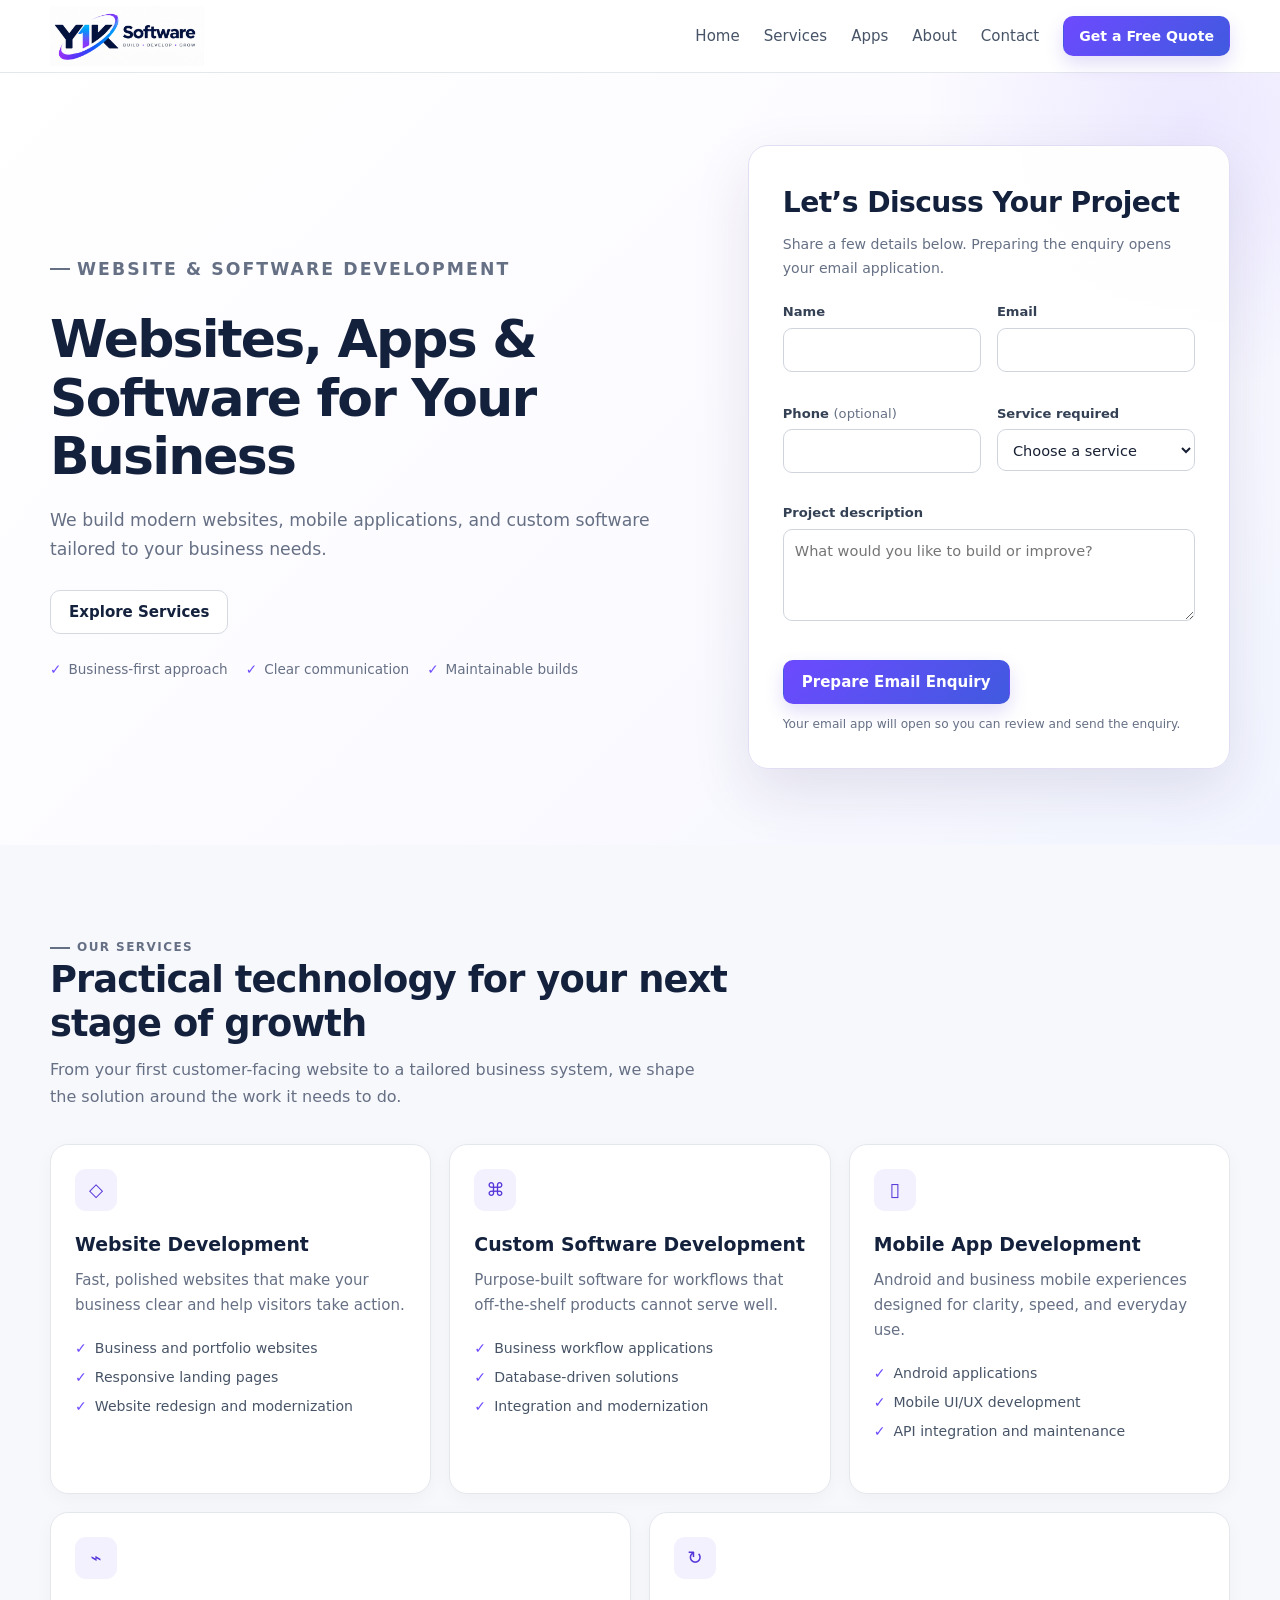
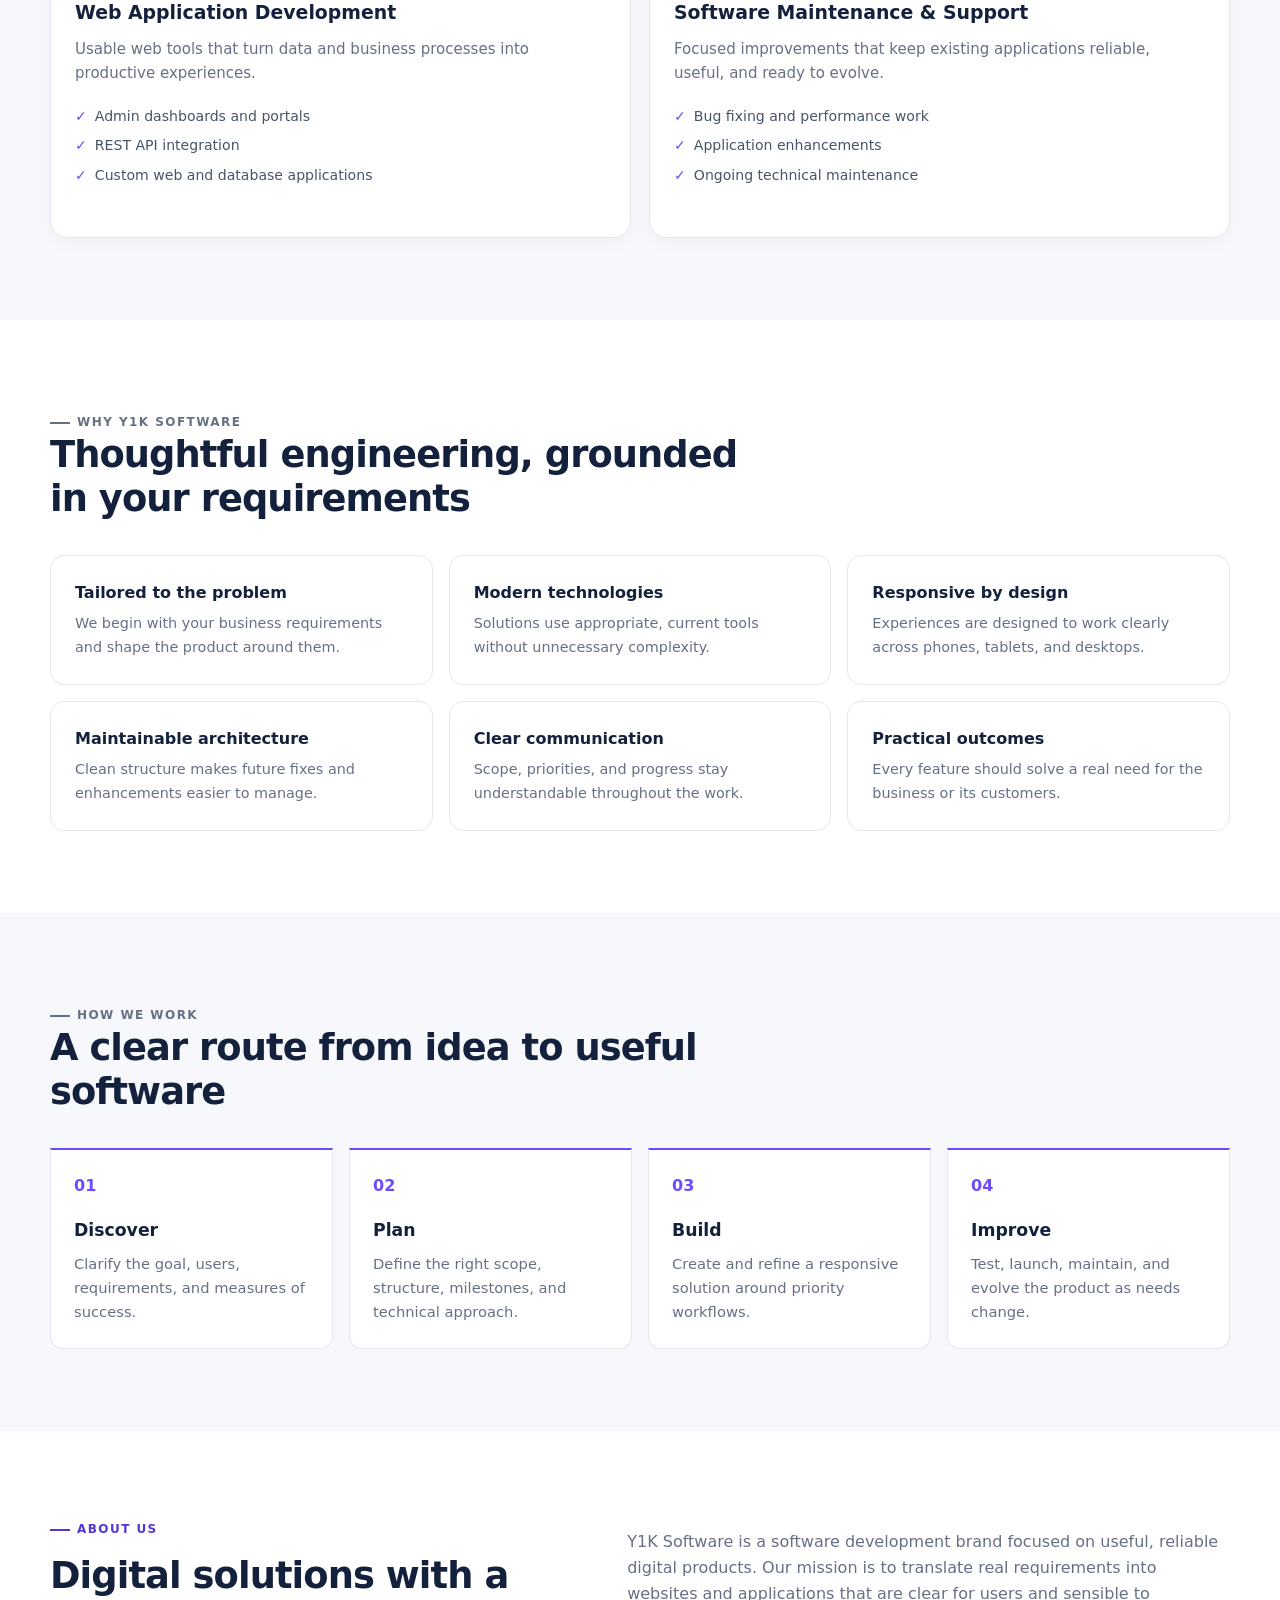
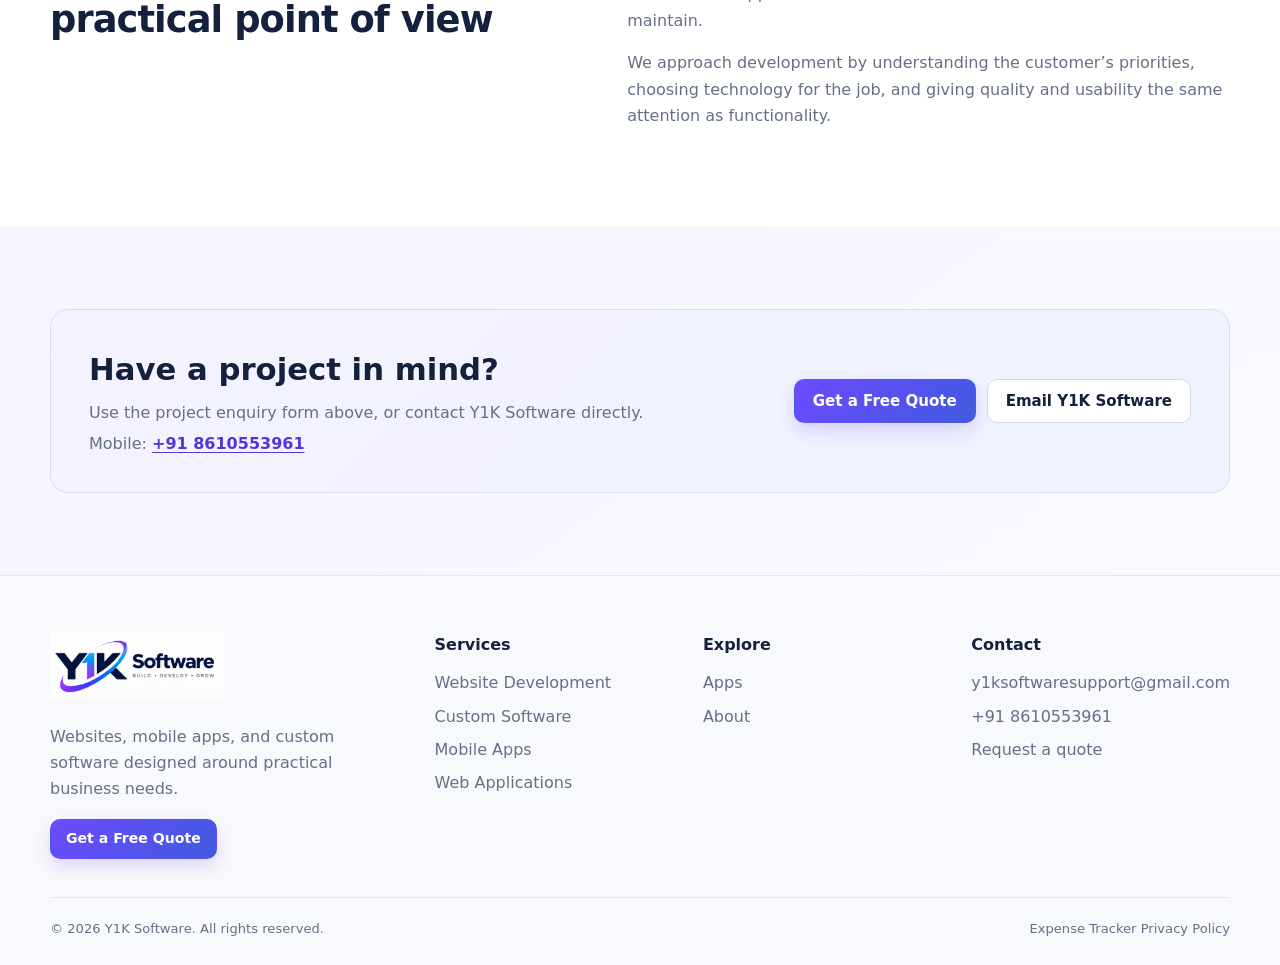
==== commit 96be9acc: "Update navigation and contact details Updated site navigation, quote and contact anchors, and direct" ====
--- a/index.html
+++ b/index.html
@@ -13,9 +13,9 @@
 </head>
 <body>
 <a class="skip-link" href="#main">Skip to content</a>
-<header class="site-header"><div class="container nav-wrap"><a class="brand" href="/"><img class="brand-logo" src="/assets/Logo%20and%20Company%20name.png" width="568" height="220" alt="Y1K Software"></a><button class="menu-toggle" type="button" aria-expanded="false" aria-controls="site-nav" aria-label="Open navigation"><span></span></button><nav class="site-nav" id="site-nav" aria-label="Primary navigation"><a href="/">Home</a><a href="#services">Services</a><a href="/apps/">Apps</a><a href="#about">About</a><a class="button small" href="#contact">Get a Free Quote</a></nav></div></header>
+<header class="site-header"><div class="container nav-wrap"><a class="brand" href="/"><img class="brand-logo" src="/assets/Logo%20and%20Company%20name.png" width="568" height="220" alt="Y1K Software"></a><button class="menu-toggle" type="button" aria-expanded="false" aria-controls="site-nav" aria-label="Open navigation"><span></span></button><nav class="site-nav" id="site-nav" aria-label="Primary navigation"><a href="/">Home</a><a href="#services">Services</a><a href="/apps/">Apps</a><a href="#about">About</a><a href="#contact">Contact</a><a class="button small" href="#quote">Get a Free Quote</a></nav></div></header>
 <main id="main">
-  <section class="hero"><div class="container hero-grid"><div class="hero-copy"><p class="eyebrow">Website &amp; Software Development</p><h1>Websites, Apps &amp; Software for Your Business</h1><p>We build modern websites, mobile applications, and custom software tailored to your business needs.</p><div class="hero-actions"><a class="button secondary" href="#services">Explore Services</a></div><div class="trust-line"><span>Business-first approach</span><span>Clear communication</span><span>Maintainable builds</span></div></div><form class="hero-form-card" id="quote-form" novalidate><h2 id="contact">Let’s Discuss Your Project</h2><p>Share a few details below. Preparing the enquiry opens your email application.</p><div class="form-grid"><div class="field"><label for="name">Name</label><input id="name" name="name" type="text" autocomplete="name" required aria-describedby="name-error"><p class="field-error" id="name-error"></p></div><div class="field"><label for="email">Email</label><input id="email" name="email" type="email" autocomplete="email" required aria-describedby="email-error"><p class="field-error" id="email-error"></p></div><div class="field"><label for="phone">Phone <span>(optional)</span></label><input id="phone" name="phone" type="tel" autocomplete="tel"></div><div class="field"><label for="service">Service required</label><select id="service" name="service" required aria-describedby="service-error"><option value="">Choose a service</option><option>Website Development</option><option>Mobile App Development</option><option>Custom Software Development</option><option>Web Application Development</option><option>Maintenance &amp; Support</option><option>Other</option></select><p class="field-error" id="service-error"></p></div><div class="field full"><label for="project">Project description</label><textarea id="project" name="project" required aria-describedby="project-error" placeholder="What would you like to build or improve?"></textarea><p class="field-error" id="project-error"></p></div><div class="honeypot" aria-hidden="true"><label for="website">Leave this field empty</label><input id="website" name="website" type="text" tabindex="-1" autocomplete="off"></div><div class="field full"><button class="button" type="submit">Prepare Email Enquiry</button><p class="form-note">Your email app will open so you can review and send the enquiry.</p></div></div></form></div></section>
+  <section class="hero"><div class="container hero-grid"><div class="hero-copy"><p class="eyebrow">Website &amp; Software Development</p><h1>Websites, Apps &amp; Software for Your Business</h1><p>We build modern websites, mobile applications, and custom software tailored to your business needs.</p><div class="hero-actions"><a class="button secondary" href="#services">Explore Services</a></div><div class="trust-line"><span>Business-first approach</span><span>Clear communication</span><span>Maintainable builds</span></div></div><form class="hero-form-card" id="quote-form" novalidate><h2 id="quote">Let’s Discuss Your Project</h2><p>Share a few details below. Preparing the enquiry opens your email application.</p><div class="form-grid"><div class="field"><label for="name">Name</label><input id="name" name="name" type="text" autocomplete="name" required aria-describedby="name-error"><p class="field-error" id="name-error"></p></div><div class="field"><label for="email">Email</label><input id="email" name="email" type="email" autocomplete="email" required aria-describedby="email-error"><p class="field-error" id="email-error"></p></div><div class="field"><label for="phone">Phone <span>(optional)</span></label><input id="phone" name="phone" type="tel" autocomplete="tel"></div><div class="field"><label for="service">Service required</label><select id="service" name="service" required aria-describedby="service-error"><option value="">Choose a service</option><option>Website Development</option><option>Mobile App Development</option><option>Custom Software Development</option><option>Web Application Development</option><option>Maintenance &amp; Support</option><option>Other</option></select><p class="field-error" id="service-error"></p></div><div class="field full"><label for="project">Project description</label><textarea id="project" name="project" required aria-describedby="project-error" placeholder="What would you like to build or improve?"></textarea><p class="field-error" id="project-error"></p></div><div class="honeypot" aria-hidden="true"><label for="website">Leave this field empty</label><input id="website" name="website" type="text" tabindex="-1" autocomplete="off"></div><div class="field full"><button class="button" type="submit">Prepare Email Enquiry</button><p class="form-note">Your email app will open so you can review and send the enquiry.</p></div></div></form></div></section>
   <section class="section soft" id="services"><div class="container"><div class="section-heading"><div><p class="eyebrow">Our services</p><h2>Practical technology for your next stage of growth</h2><p>From your first customer-facing website to a tailored business system, we shape the solution around the work it needs to do.</p></div></div><div class="service-grid">
     <article class="service-card reveal"><div class="icon-box" aria-hidden="true">◇</div><h3>Website Development</h3><p>Fast, polished websites that make your business clear and help visitors take action.</p><ul class="check-list"><li>Business and portfolio websites</li><li>Responsive landing pages</li><li>Website redesign and modernization</li></ul></article>
     <article class="service-card reveal"><div class="icon-box" aria-hidden="true">⌘</div><h3>Custom Software Development</h3><p>Purpose-built software for workflows that off-the-shelf products cannot serve well.</p><ul class="check-list"><li>Business workflow applications</li><li>Database-driven solutions</li><li>Integration and modernization</li></ul></article>
@@ -26,7 +26,7 @@
   <section class="section"><div class="container"><div class="section-heading"><div><p class="eyebrow">Why Y1K Software</p><h2>Thoughtful engineering, grounded in your requirements</h2></div></div><div class="why-grid"><div class="why-item"><strong>Tailored to the problem</strong><p>We begin with your business requirements and shape the product around them.</p></div><div class="why-item"><strong>Modern technologies</strong><p>Solutions use appropriate, current tools without unnecessary complexity.</p></div><div class="why-item"><strong>Responsive by design</strong><p>Experiences are designed to work clearly across phones, tablets, and desktops.</p></div><div class="why-item"><strong>Maintainable architecture</strong><p>Clean structure makes future fixes and enhancements easier to manage.</p></div><div class="why-item"><strong>Clear communication</strong><p>Scope, priorities, and progress stay understandable throughout the work.</p></div><div class="why-item"><strong>Practical outcomes</strong><p>Every feature should solve a real need for the business or its customers.</p></div></div></div></section>
   <section class="section soft"><div class="container"><div class="section-heading"><div><p class="eyebrow">How we work</p><h2>A clear route from idea to useful software</h2></div></div><div class="process-grid"><div class="process-step"><h3>Discover</h3><p>Clarify the goal, users, requirements, and measures of success.</p></div><div class="process-step"><h3>Plan</h3><p>Define the right scope, structure, milestones, and technical approach.</p></div><div class="process-step"><h3>Build</h3><p>Create and refine a responsive solution around priority workflows.</p></div><div class="process-step"><h3>Improve</h3><p>Test, launch, maintain, and evolve the product as needs change.</p></div></div></div></section>
   <section class="section" id="about"><div class="container about-grid"><div><p class="eyebrow">About us</p><div class="content-block"><h2>Digital solutions with a practical point of view</h2></div></div><div class="content-block"><p>Y1K Software is a software development brand focused on useful, reliable digital products. Our mission is to translate real requirements into websites and applications that are clear for users and sensible to maintain.</p><p>We approach development by understanding the customer’s priorities, choosing technology for the job, and giving quality and usability the same attention as functionality.</p></div></div></section>
-  <section class="section contact-section"><div class="container"><div class="cta-band"><div><h2>Have a project in mind?</h2><p>Use the project enquiry form above, or contact Y1K Software directly by email.</p></div><div class="card-actions"><a class="button" href="#contact">Get a Free Quote</a><a class="button secondary" href="mailto:y1ksoftwaresupport@gmail.com">Email Y1K Software</a></div></div></div></section>
+  <section class="section contact-section" id="contact"><div class="container"><div class="cta-band"><div><h2>Have a project in mind?</h2><p>Use the project enquiry form above, or contact Y1K Software directly.</p><p class="contact-phone">Mobile: <a href="tel:+918610553961">+91&nbsp;8610553961</a></p></div><div class="card-actions"><a class="button" href="#quote">Get a Free Quote</a><a class="button secondary" href="mailto:y1ksoftwaresupport@gmail.com">Email Y1K Software</a></div></div></div></section>
 </main>
-<footer class="site-footer"><div class="container"><div class="footer-grid"><div><a class="brand" href="/"><img class="brand-logo" src="/assets/Logo%20and%20Company%20name.png" width="568" height="220" alt="Y1K Software"></a><p class="footer-copy">Websites, mobile apps, and custom software designed around practical business needs.</p><a class="button small" href="#contact">Get a Free Quote</a></div><div class="footer-col"><strong>Services</strong><a href="/services/website-development/">Website Development</a><a href="/services/software-development/">Custom Software</a><a href="/services/mobile-app-development/">Mobile Apps</a><a href="/services/web-app-development/">Web Applications</a></div><div class="footer-col"><strong>Explore</strong><a href="/apps/">Apps</a><a href="#about">About</a></div><div class="footer-col"><strong>Contact</strong><a href="mailto:y1ksoftwaresupport@gmail.com">y1ksoftwaresupport@gmail.com</a><a href="#contact">Request a quote</a></div></div><div class="footer-bottom"><span>&copy; 2026 Y1K Software. All rights reserved.</span><a href="/apps/ExpenseTracker/privacy-policy.html">Expense Tracker Privacy Policy</a></div></div></footer><script src="/assets/site.js" defer></script>
+<footer class="site-footer"><div class="container"><div class="footer-grid"><div><a class="brand" href="/"><img class="brand-logo" src="/assets/Logo%20and%20Company%20name.png" width="568" height="220" alt="Y1K Software"></a><p class="footer-copy">Websites, mobile apps, and custom software designed around practical business needs.</p><a class="button small" href="#quote">Get a Free Quote</a></div><div class="footer-col"><strong>Services</strong><a href="/services/website-development/">Website Development</a><a href="/services/software-development/">Custom Software</a><a href="/services/mobile-app-development/">Mobile Apps</a><a href="/services/web-app-development/">Web Applications</a></div><div class="footer-col"><strong>Explore</strong><a href="/apps/">Apps</a><a href="#about">About</a></div><div class="footer-col"><strong>Contact</strong><a href="mailto:y1ksoftwaresupport@gmail.com">y1ksoftwaresupport@gmail.com</a><a href="tel:+918610553961">+91&nbsp;8610553961</a><a href="#quote">Request a quote</a></div></div><div class="footer-bottom"><span>&copy; 2026 Y1K Software. All rights reserved.</span><a href="/apps/ExpenseTracker/privacy-policy.html">Expense Tracker Privacy Policy</a></div></div></footer><script src="/assets/site.js" defer></script>
 </body></html>
--- a/assets/styles.css
+++ b/assets/styles.css
@@ -98,6 +98,7 @@
 .benefit-grid, .faq-grid { display: grid; grid-template-columns: repeat(2,1fr); gap: 16px; }.benefit { padding: 22px; border: 1px solid var(--line); border-radius: 14px; background: #fff; }.benefit h3 { margin: 0 0 6px; color: var(--navy); font-size: 1.08rem; font-weight: 600; }.benefit p { margin: 0; color: var(--muted); font-size: .92rem; }
 .faq-grid details { align-self: start; border: 1px solid var(--line); border-radius: 12px; background: #fff; padding: 17px; }.faq-grid summary { cursor: pointer; color: var(--navy); font-weight: 600; }.faq-grid details p { color: var(--muted); }
 .cta-band { display: flex; align-items: center; justify-content: space-between; gap: 24px; padding: 34px 38px; border: 1px solid #ddd8f3; border-radius: 18px; background: linear-gradient(135deg, #f5f2ff, #eef3ff); color: var(--ink); }.cta-band h2 { margin: 0; color: var(--navy); font-size: clamp(1.5rem, 2.4vw, 1.95rem); font-weight: 600; }.cta-band p { margin: 5px 0 0; color: var(--muted); }
+.contact-phone a { color: var(--purple-dark); font-weight: 600; text-decoration: underline; text-underline-offset: .18em; }
 
 .site-footer { padding: 56px 0 26px; border-top: 1px solid var(--line); background: #f8f9fc; color: #667085; }.footer-grid { display: grid; grid-template-columns: 1.5fr 1fr 1fr 1fr; gap: 36px; }.site-footer .brand-logo { width: 174px; }.footer-copy { max-width: 360px; }.footer-col strong { display: block; margin-bottom: 12px; color: var(--navy); font-weight: 600; }.footer-col a { display: block; margin: 7px 0; }.footer-col a:hover { color: var(--purple-dark); }.footer-bottom { display: flex; justify-content: space-between; gap: 20px; margin-top: 38px; padding-top: 20px; border-top: 1px solid var(--line); font-size: .82rem; }
 .reveal { opacity: 0; transform: translateY(12px); transition: opacity .5s ease, transform .5s ease; }.reveal.visible { opacity: 1; transform: none; }
